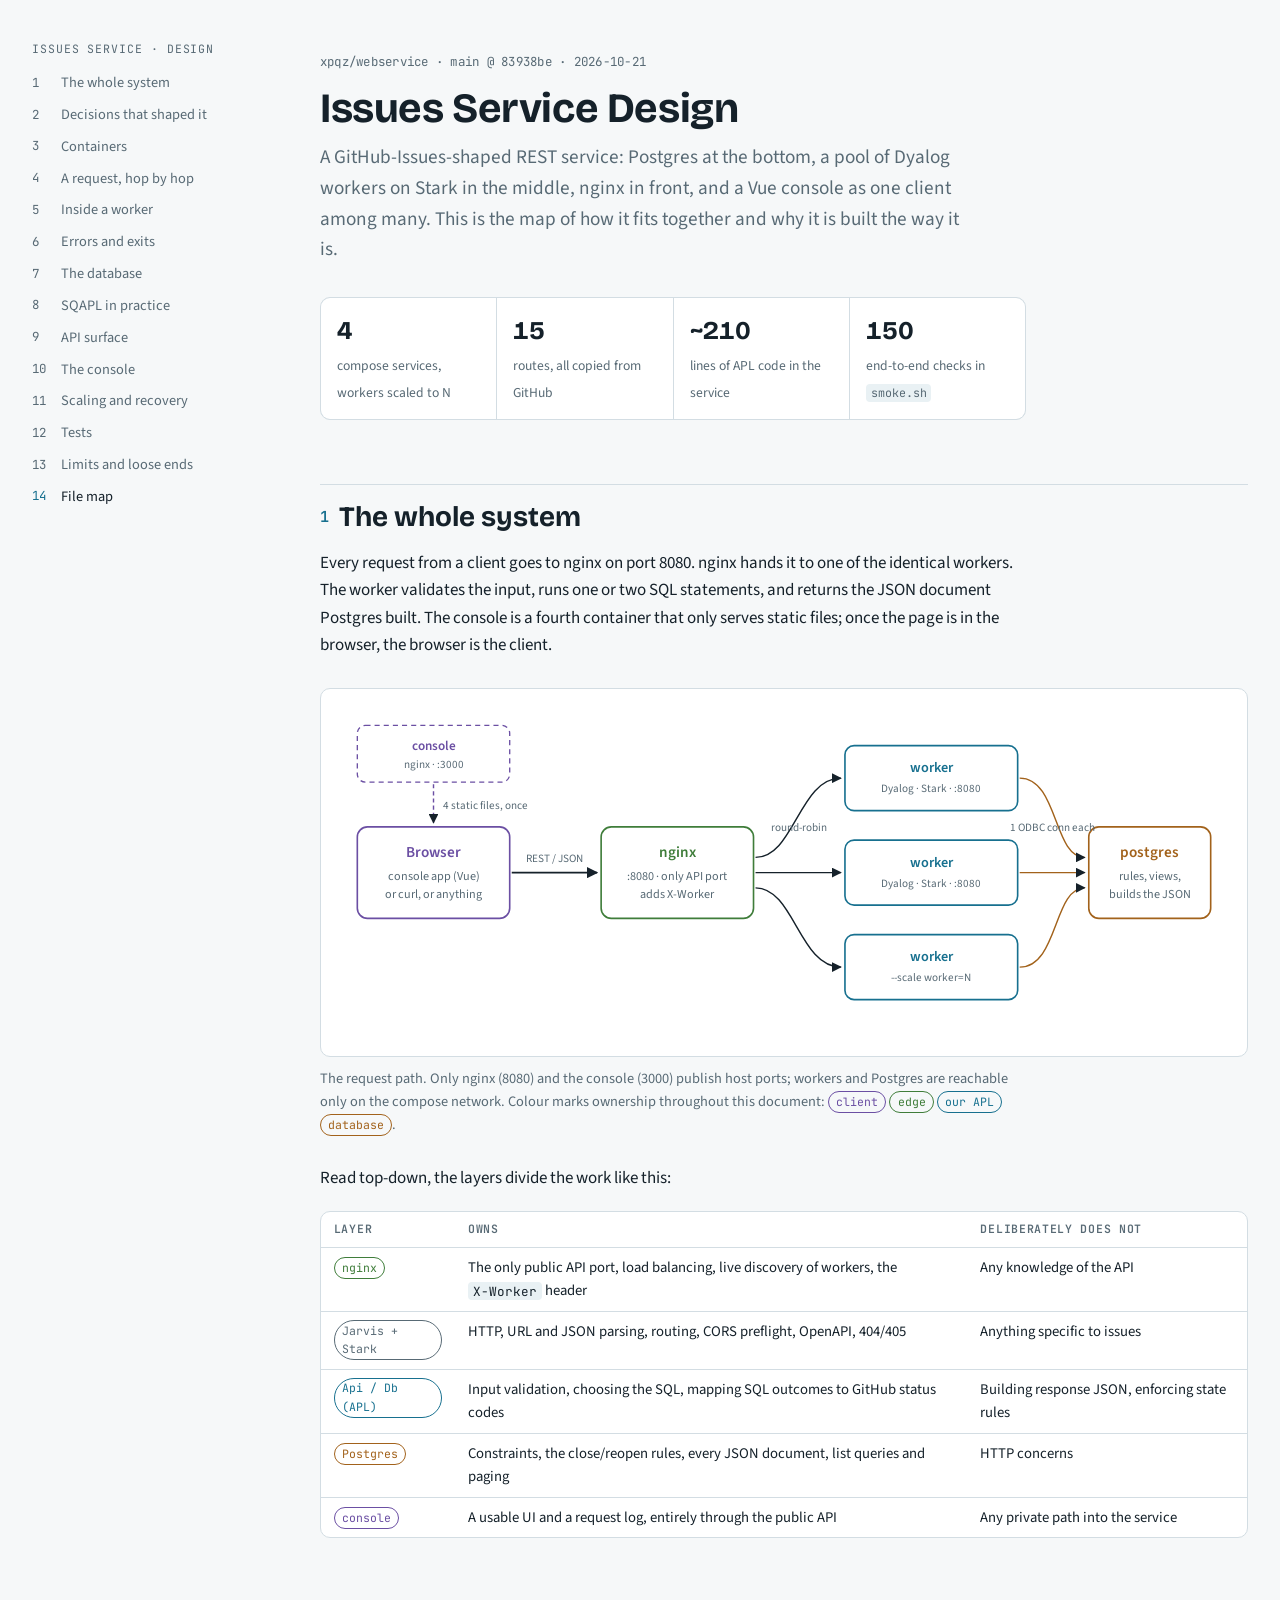
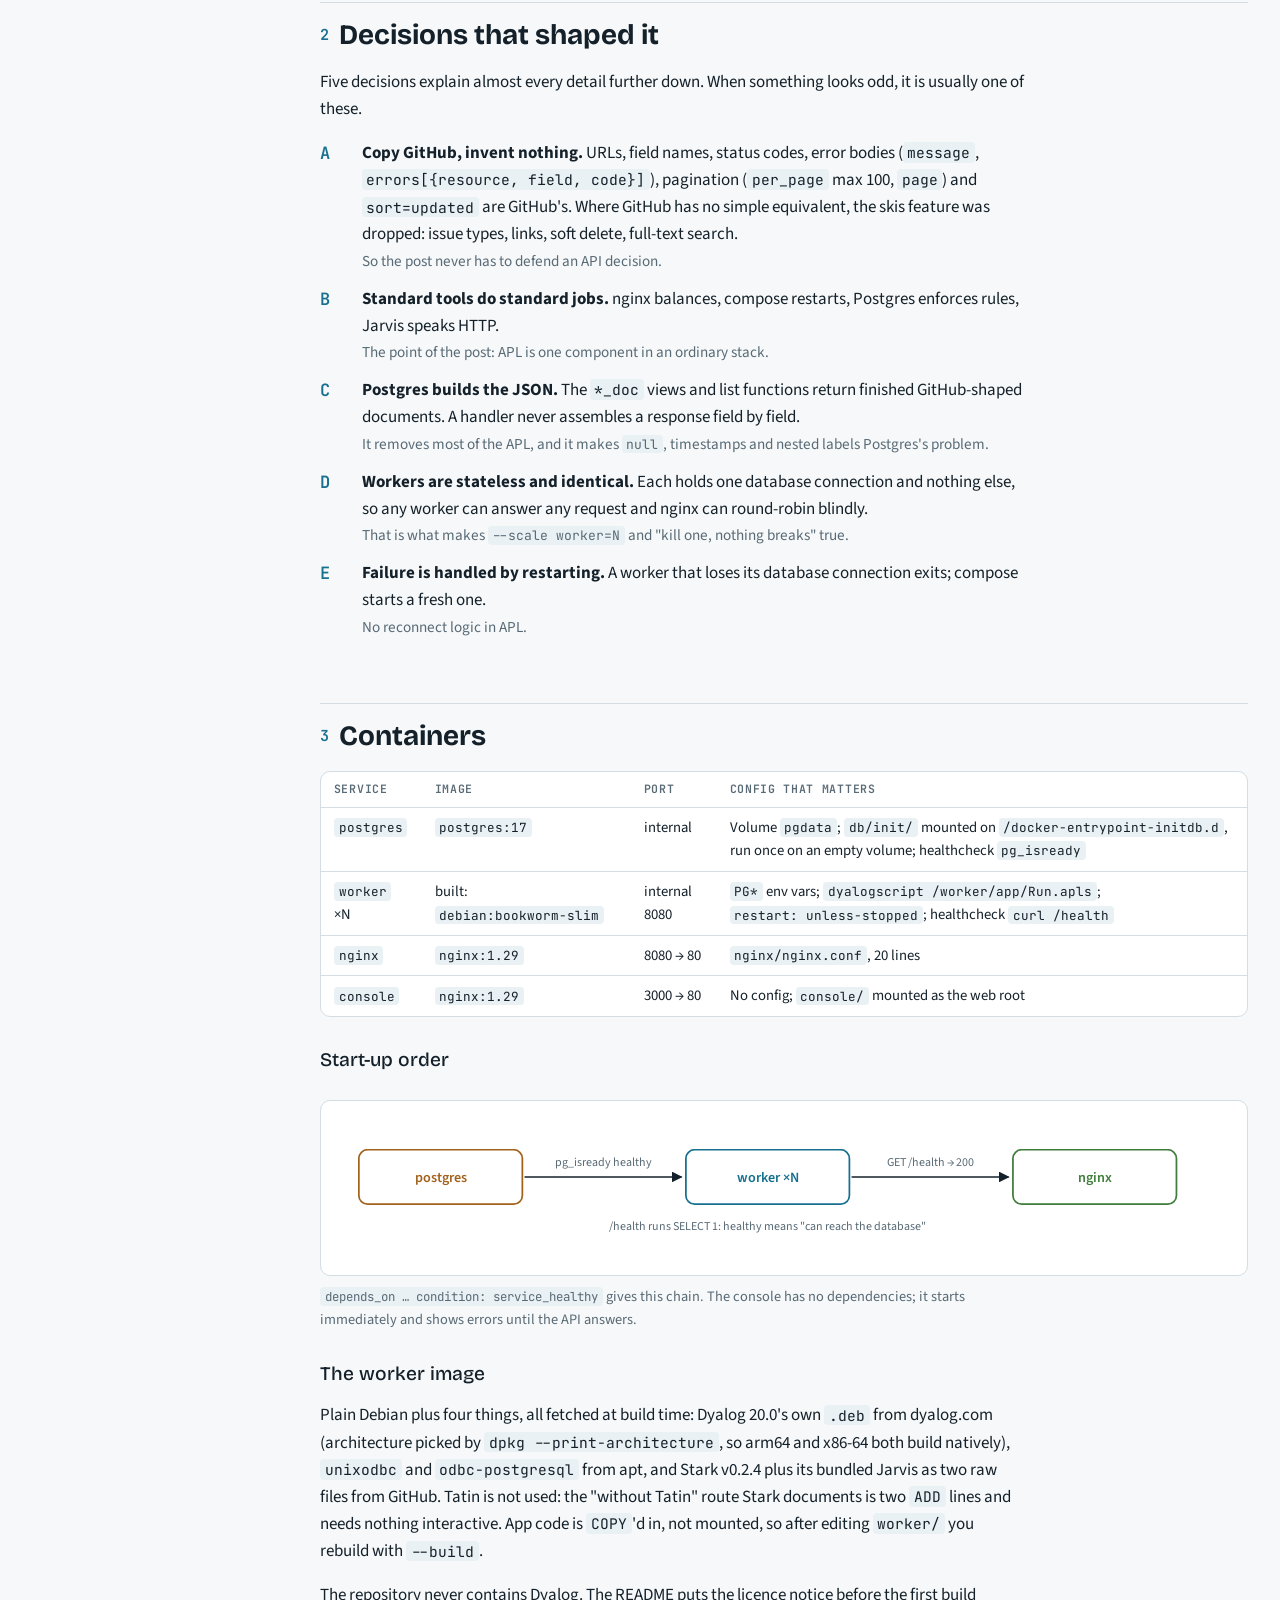
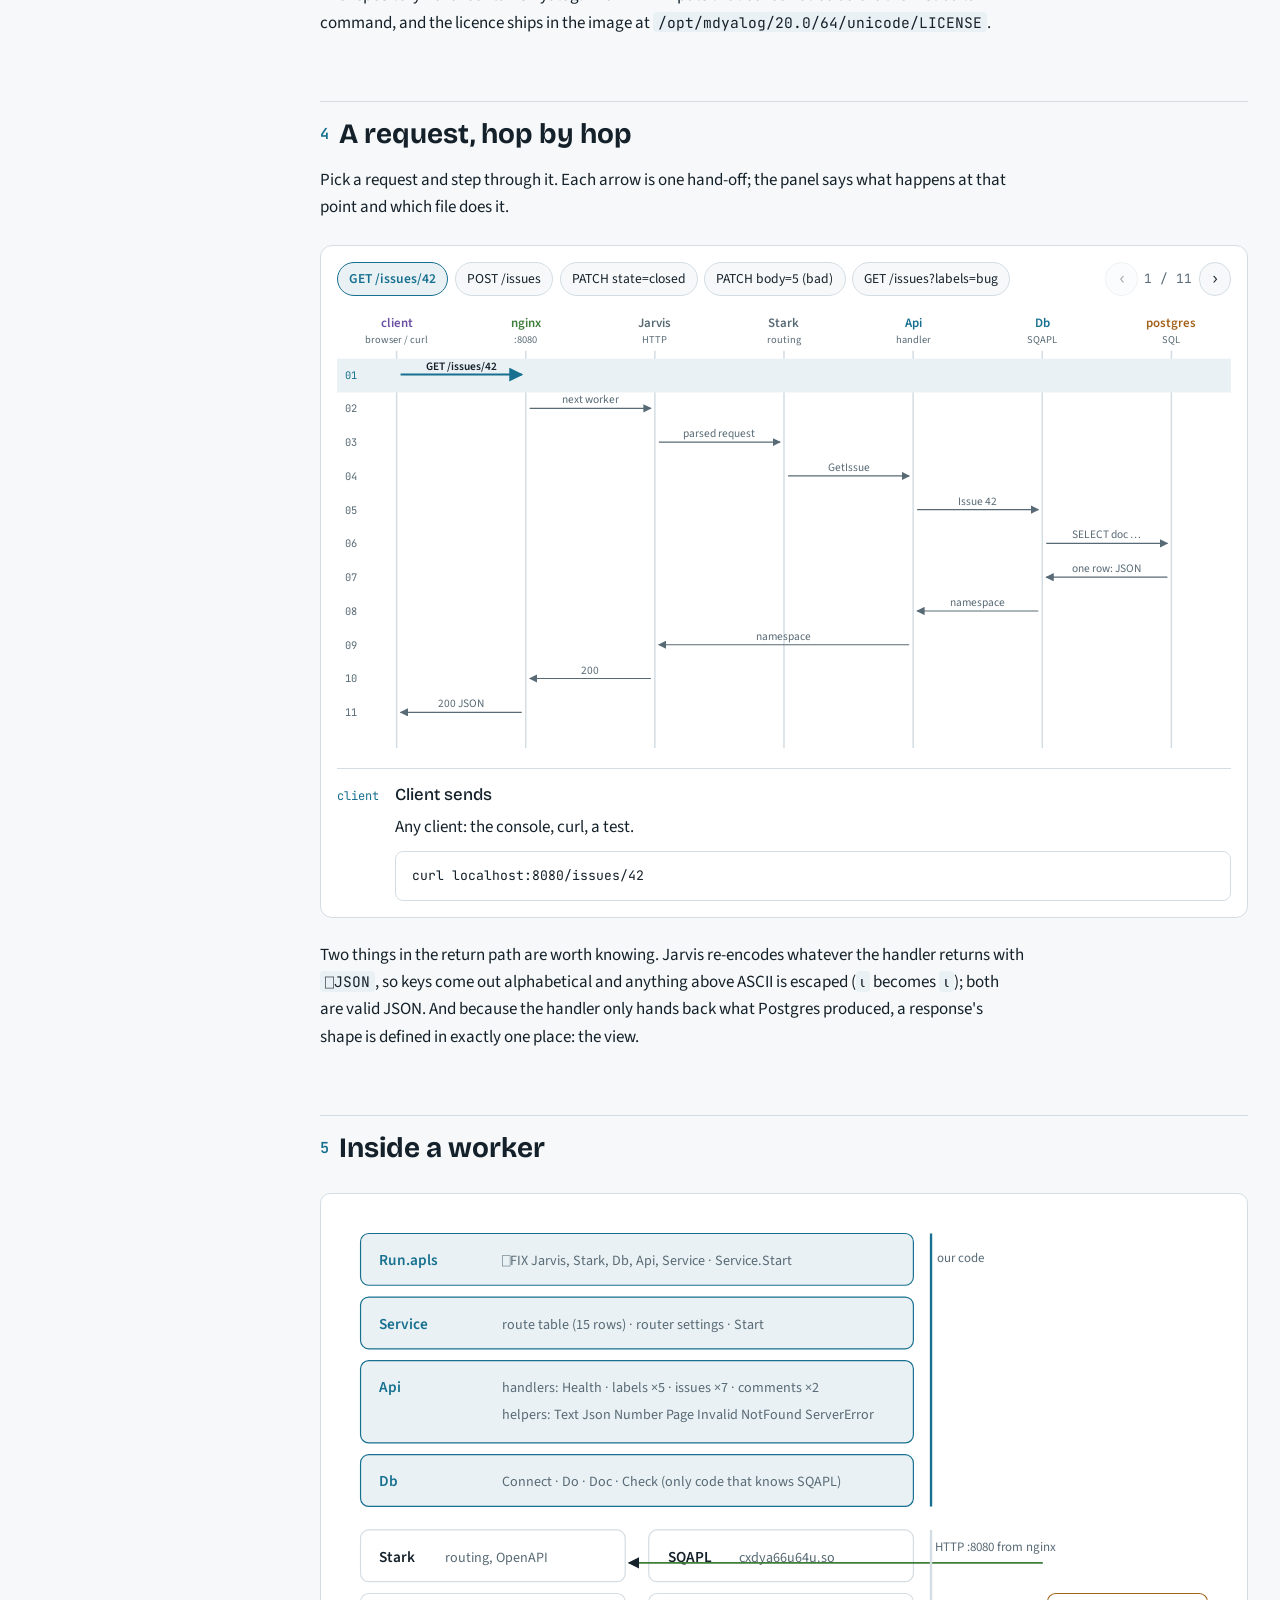
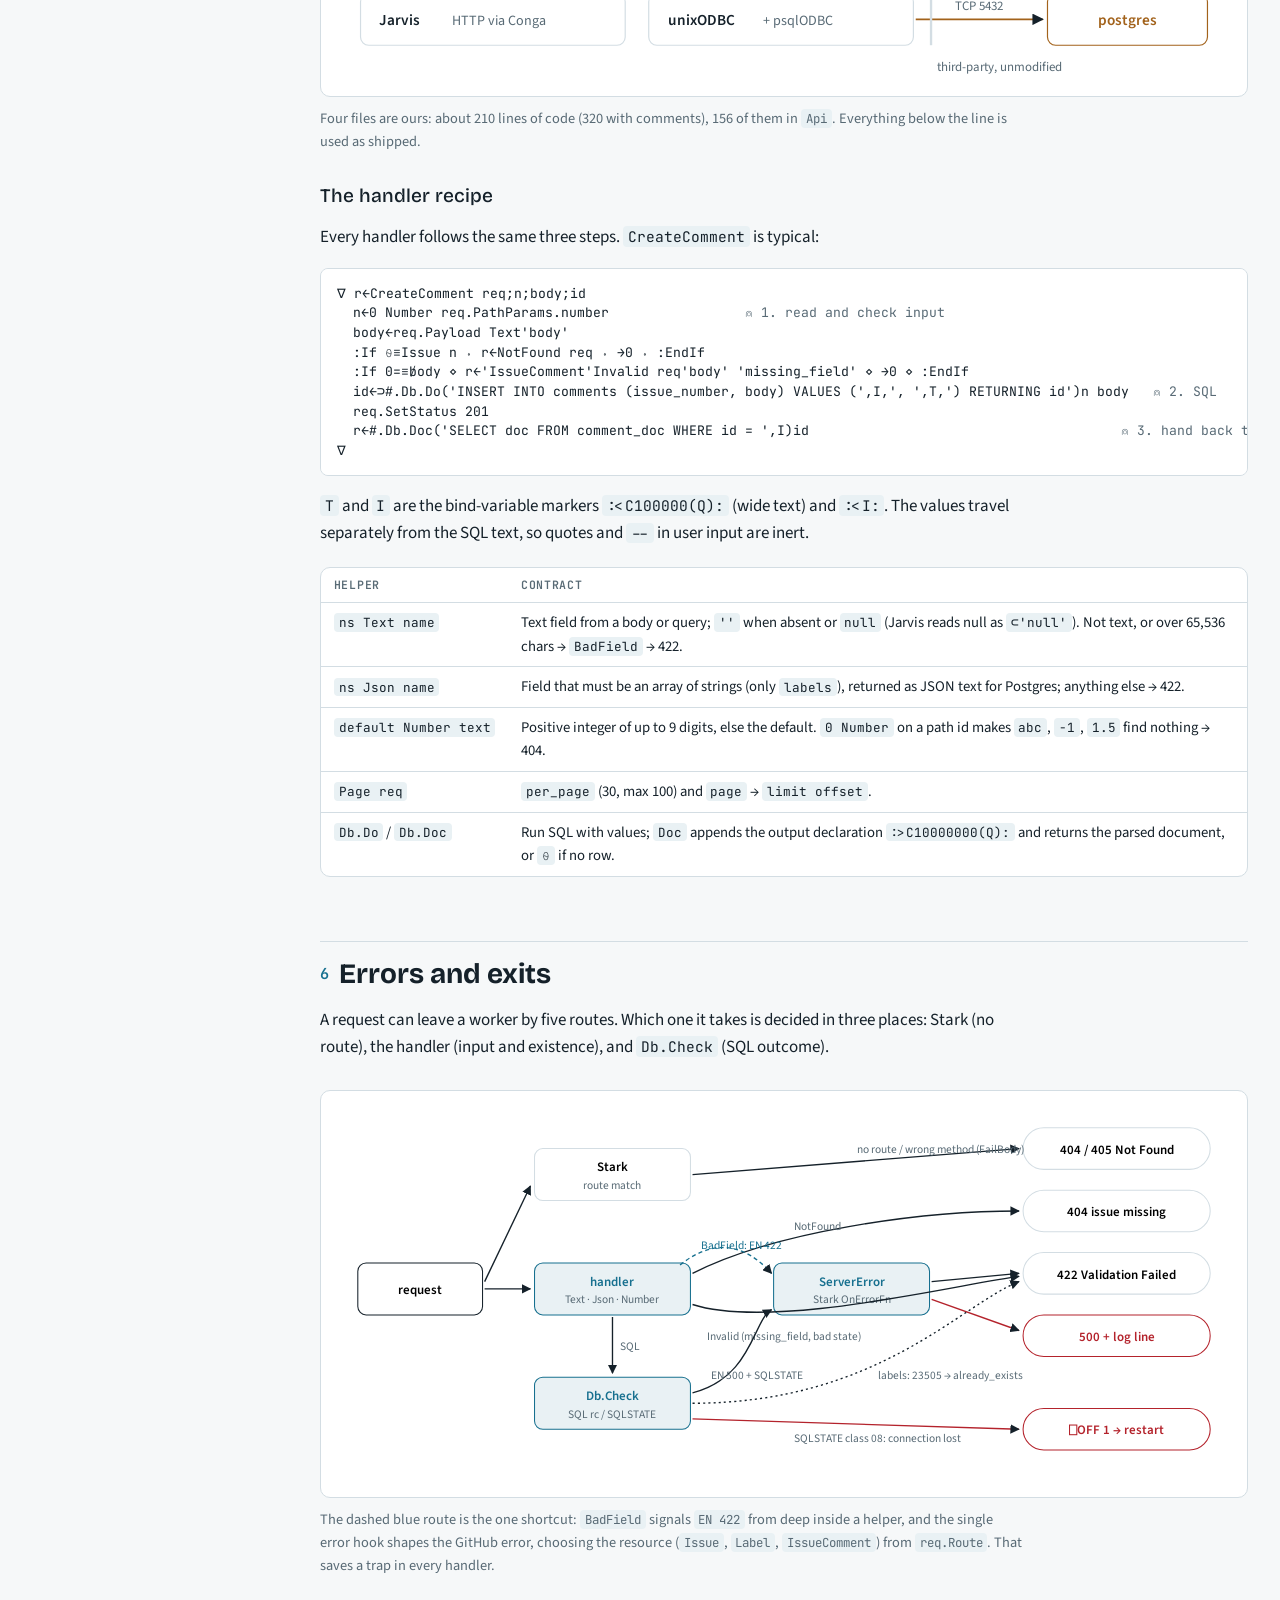
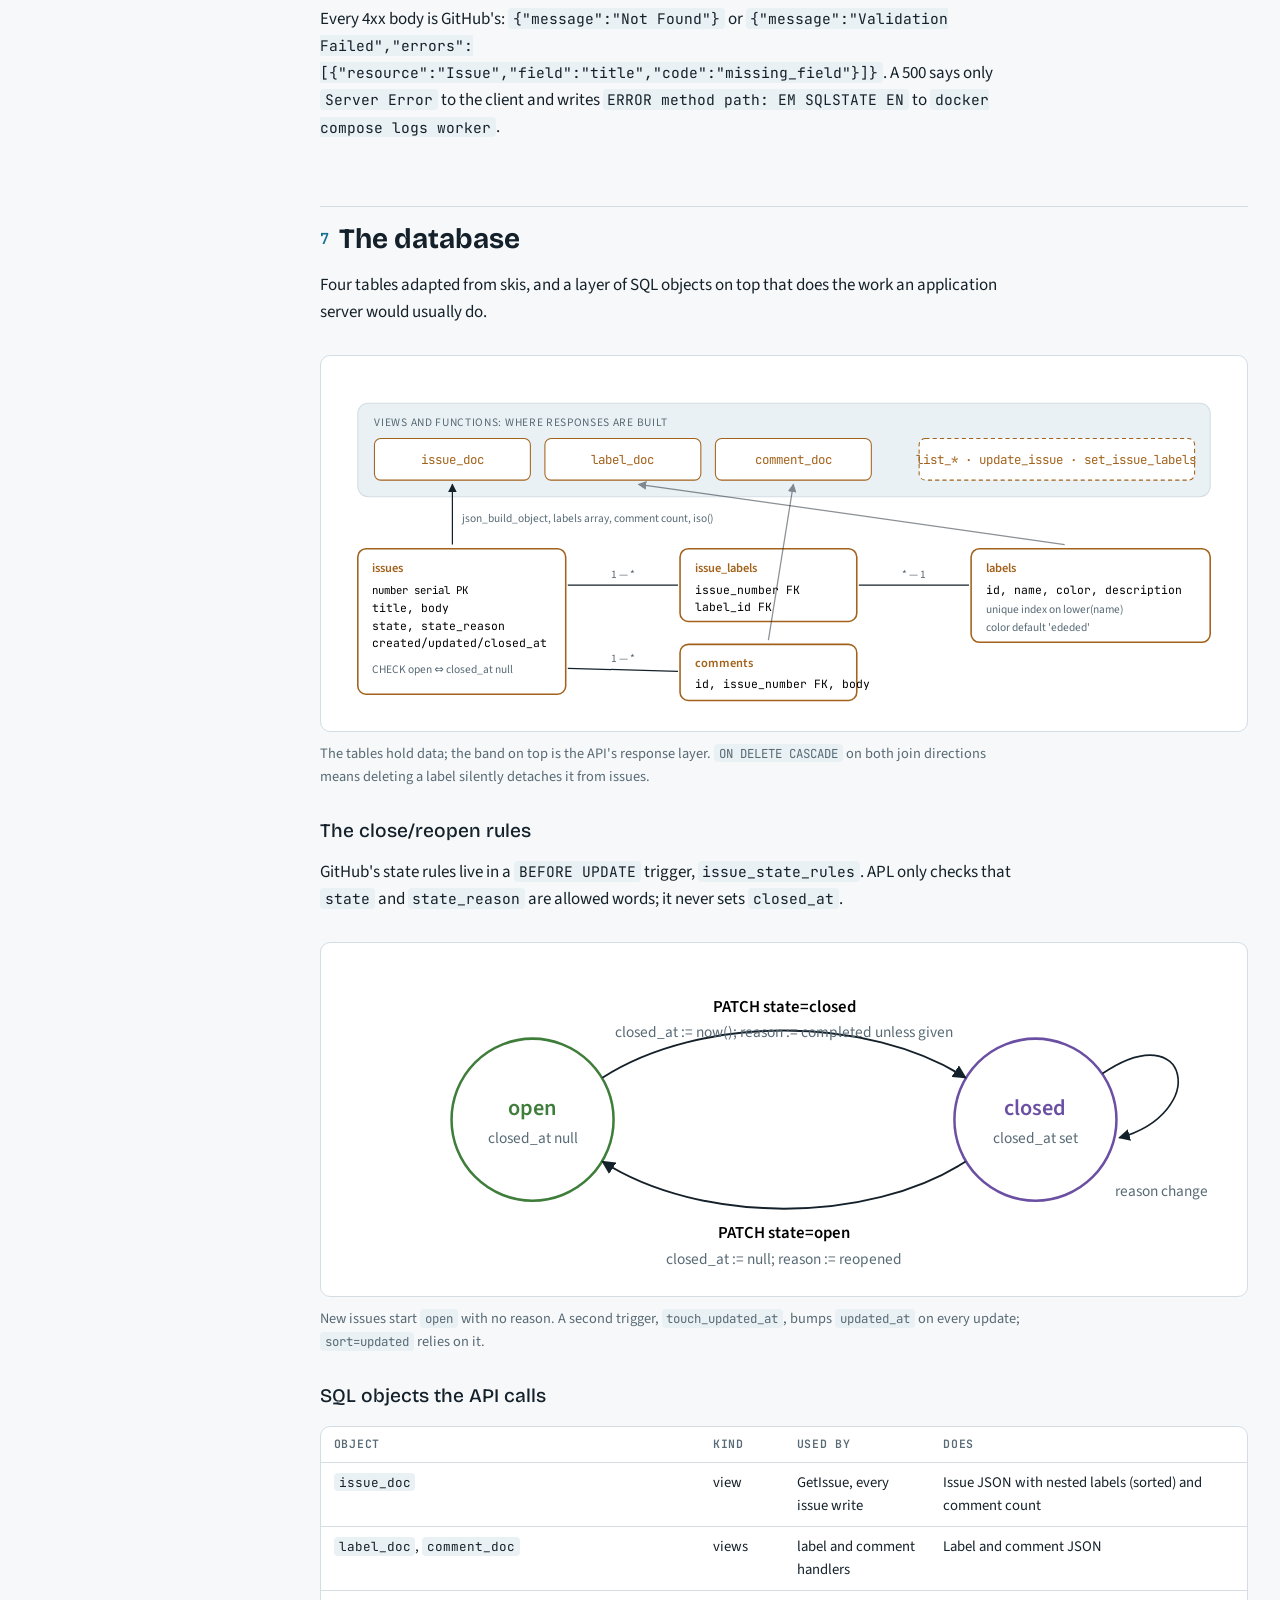
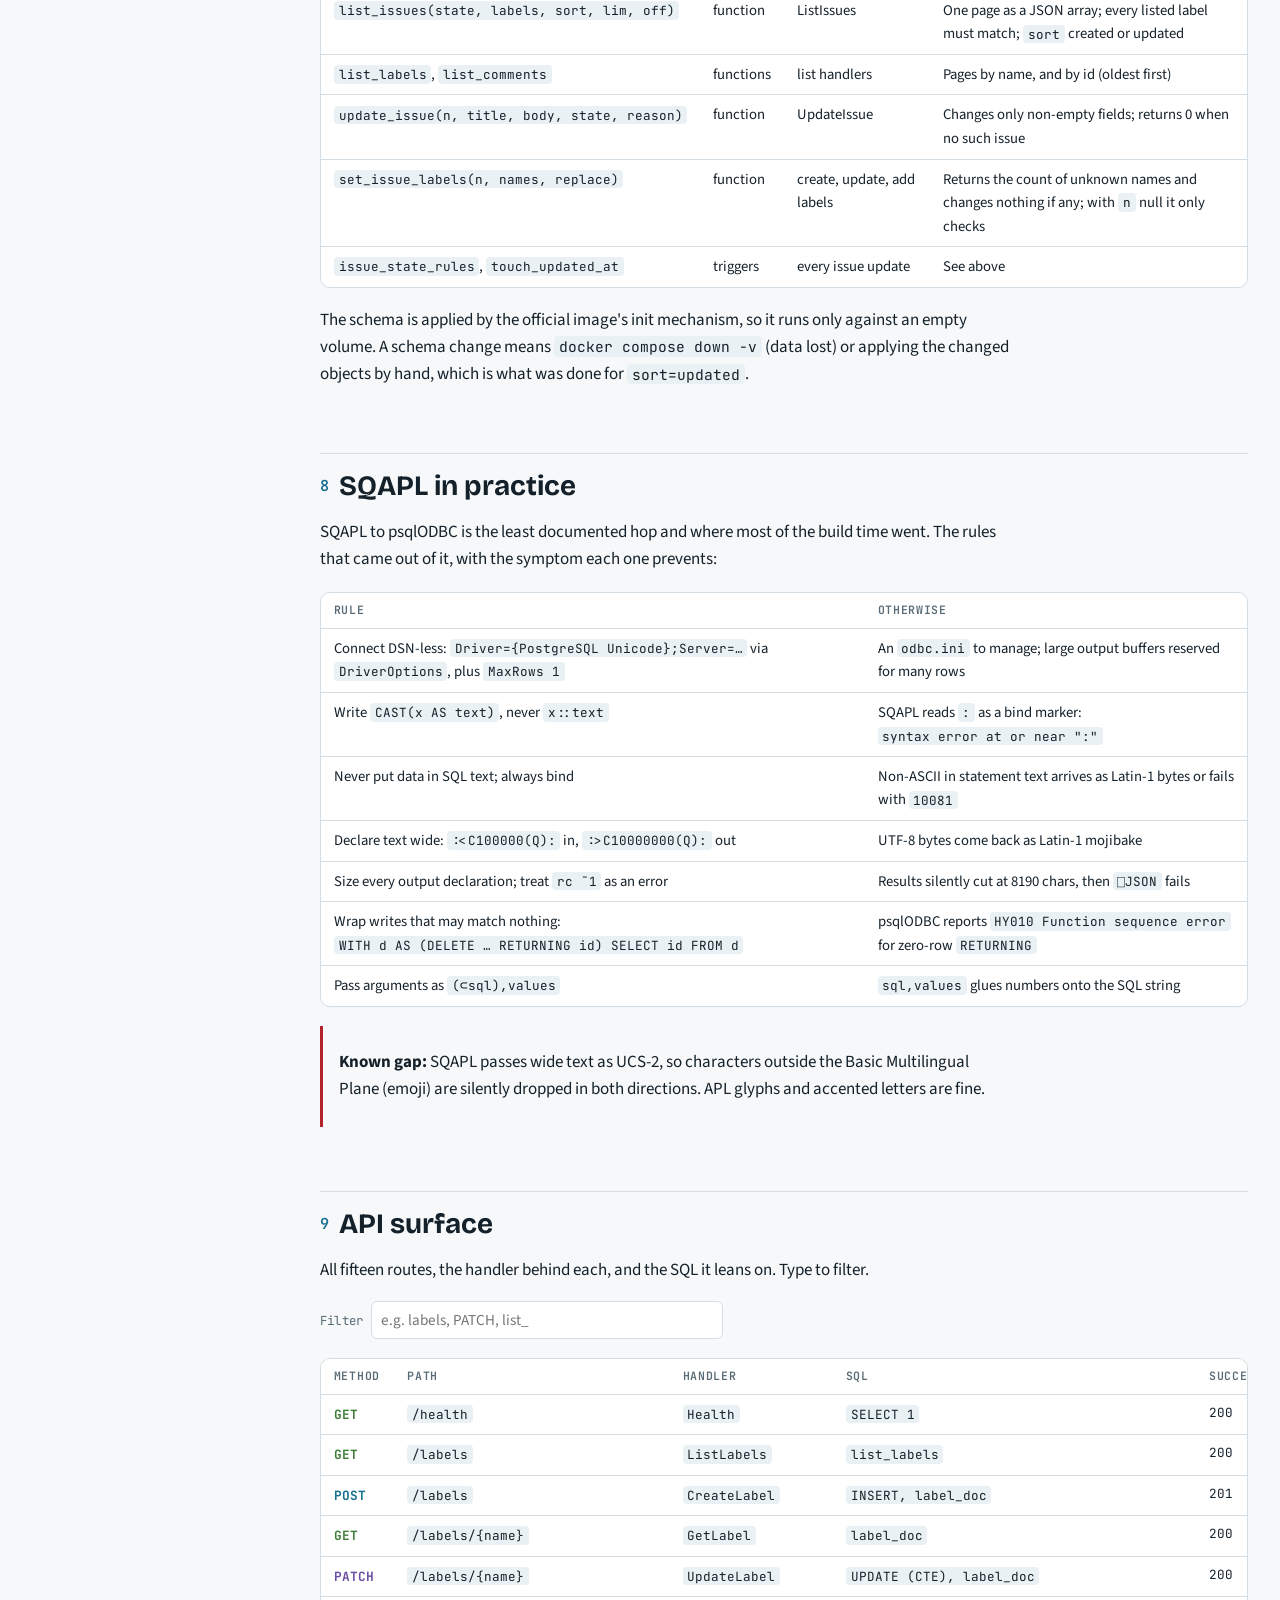
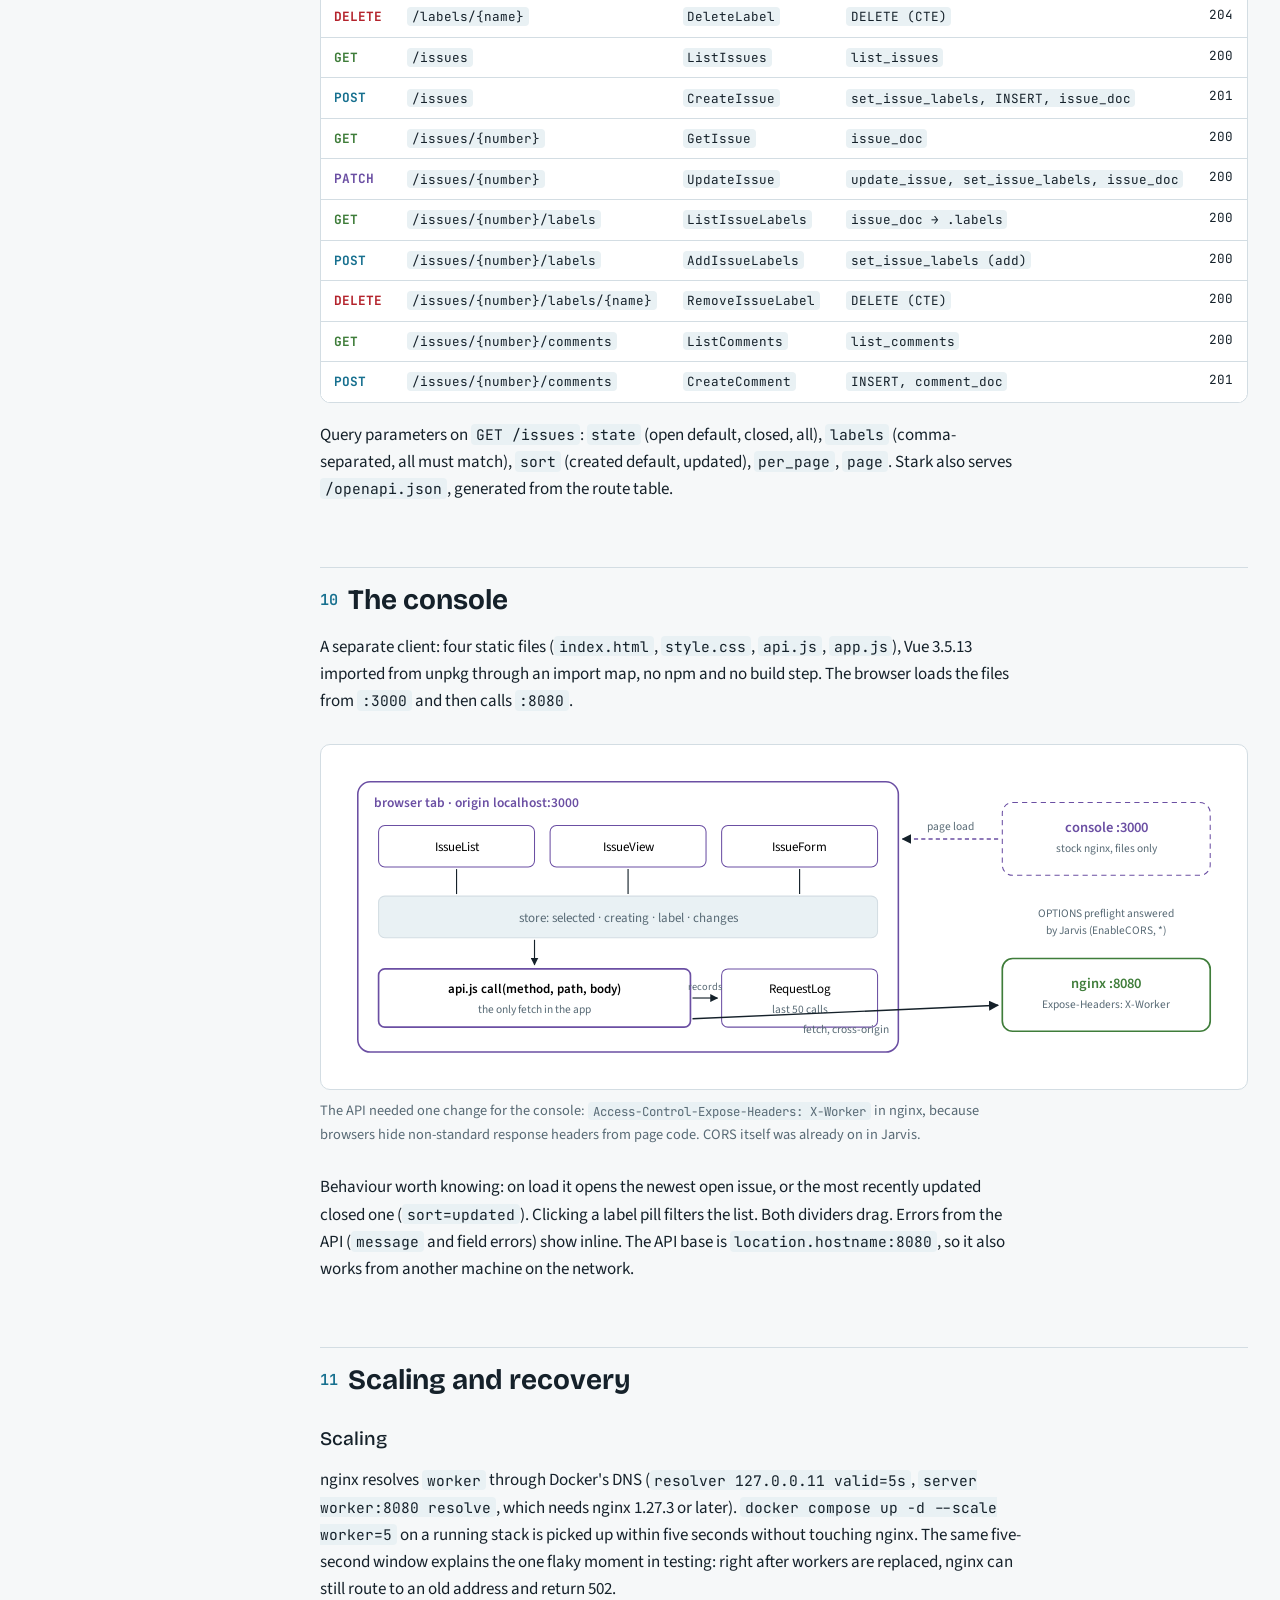
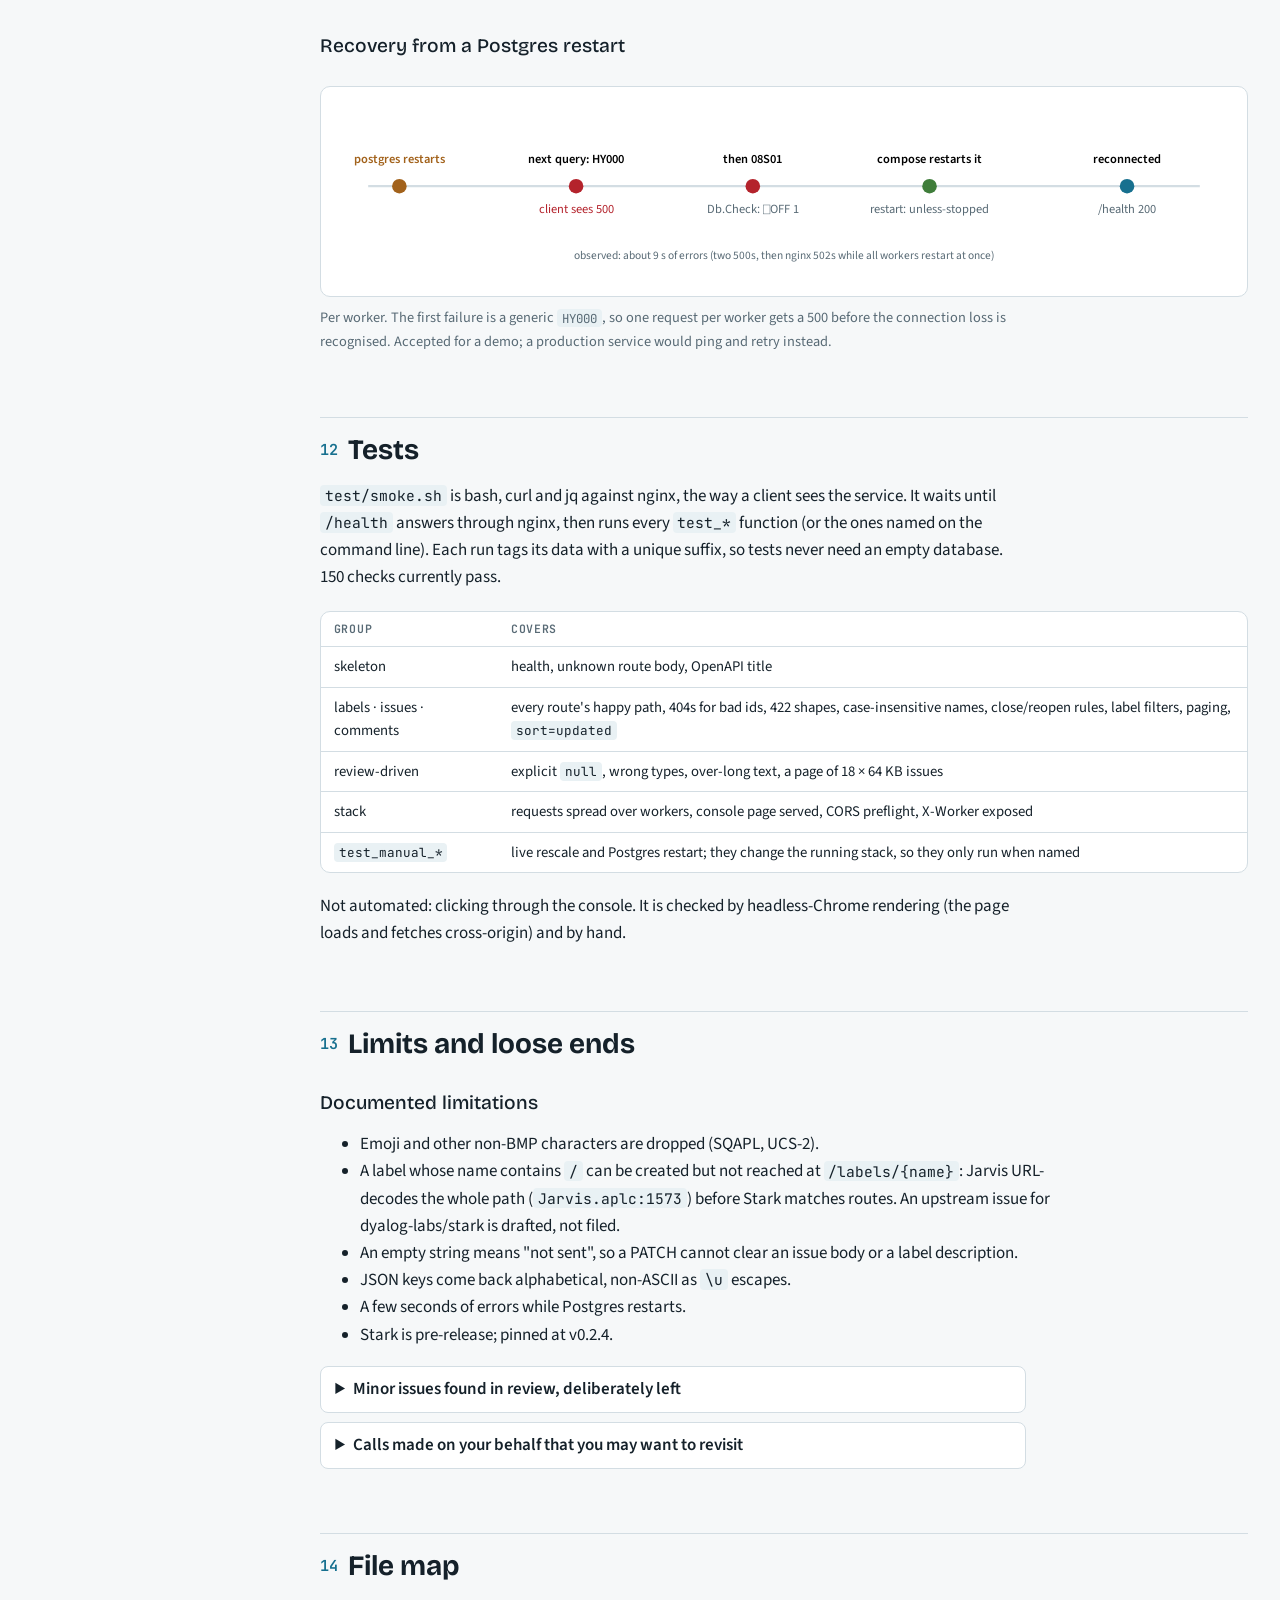
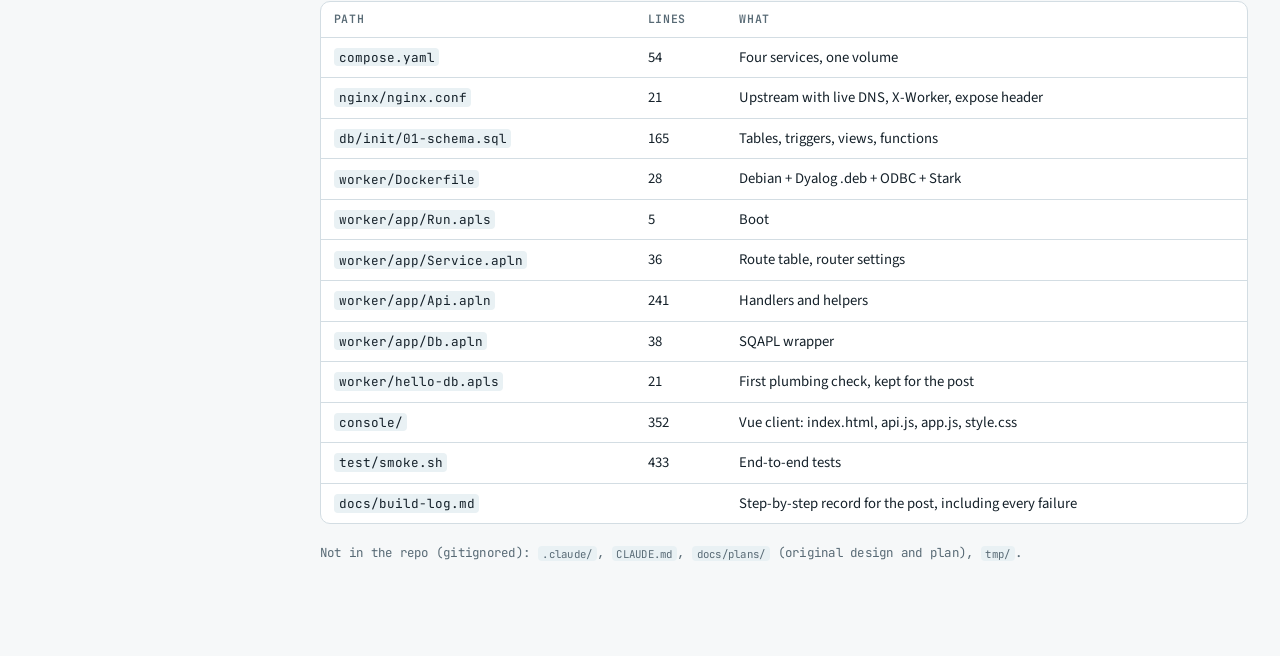
==== docs/design.html @ b975e994 "Design document" ====
<!doctype html>
<html lang="en">
<head>
<meta charset="utf-8">
<meta name="viewport" content="width=device-width, initial-scale=1, viewport-fit=cover">
<!-- Copy of https://claude.ai/artifact/RwxjGTsoWMpSHpcCwsfDFD -->
<style>body { margin: 0; }</style>
</head>
<body>
<title>Issues Service Design</title>
<meta name="claude:viewport-fit-sides" content="cover">
<link rel="preconnect" href="https://fonts.googleapis.com">
<link rel="preconnect" href="https://fonts.gstatic.com" crossorigin>
<link rel="stylesheet" href="https://fonts.googleapis.com/css2?family=Bricolage+Grotesque:opsz,wght@12..96,500;12..96,700&family=Source+Sans+3:ital,wght@0,400;0,600;1,400&family=JetBrains+Mono:wght@400;600&display=swap">
<style>
/* Layout: sticky contents rail on the left, one reading column, wide figures break out to the column's full width */
:root {
  --bg: #f6f8f9;
  --panel: #ffffff;
  --fg: #15212a;
  --muted: #586a75;
  --line: #d3dde3;
  --accent: #17708f;      /* our code, the thing under discussion */
  --edge: #3f7d3a;        /* nginx / network edge */
  --db: #a2621b;          /* Postgres */
  --client: #6b4fa3;      /* browser and console */
  --warn: #b4232c;
  --soft: #e9f1f4;
  --display: "Bricolage Grotesque", "Avenir Next", "Segoe UI", sans-serif;
  --body: "Source Sans 3", "Source Sans Pro", "Segoe UI", system-ui, sans-serif;
  --mono: "JetBrains Mono", "APL385 Unicode", "APL386 Unicode", ui-monospace, Menlo, monospace;
}
@media (prefers-color-scheme: dark) {
  :root:not([data-theme="light"]) {
    --bg: #0e1518; --panel: #141d21; --fg: #e2eaee; --muted: #93a5ae; --line: #27353c;
    --accent: #5db9da; --edge: #82c27a; --db: #e0a25a; --client: #ad94e6; --warn: #f0757b; --soft: #17262c;
    color-scheme: dark;
  }
}
:root[data-theme="dark"] {
  --bg: #0e1518; --panel: #141d21; --fg: #e2eaee; --muted: #93a5ae; --line: #27353c;
  --accent: #5db9da; --edge: #82c27a; --db: #e0a25a; --client: #ad94e6; --warn: #f0757b; --soft: #17262c;
  color-scheme: dark;
}
html { scroll-behavior: smooth; }
@media (prefers-reduced-motion: reduce) { html { scroll-behavior: auto; } * { transition: none !important; } }
body { background: var(--bg); color: var(--fg); font-family: var(--body); font-size: 17px; line-height: 1.6; }
.wrap { display: grid; grid-template-columns: 15rem minmax(0, 1fr); gap: 3rem; max-width: 76rem; margin: 0 auto;
  padding-left: max(16px, env(safe-area-inset-left, 0px)); padding-right: max(16px, env(safe-area-inset-right, 0px)); padding-block: 2.5rem 5rem; }
nav.toc { position: sticky; top: calc(env(safe-area-inset-top, 0px) + 1.5rem); align-self: start; font-size: .9rem; }
nav.toc .label { font-family: var(--mono); font-size: .72rem; letter-spacing: .08em; text-transform: uppercase; color: var(--muted); }
nav.toc ol { list-style: none; padding: 0; margin: .6rem 0 0; display: grid; gap: .15rem; counter-reset: toc; }
nav.toc li { counter-increment: toc; }
nav.toc a { display: grid; grid-template-columns: 1.8rem 1fr; color: var(--muted); text-decoration: none; padding: .2rem 0; border-radius: 4px; }
nav.toc a::before { content: counter(toc); font-family: var(--mono); font-size: .78rem; padding-top: .1rem; }
nav.toc a:hover, nav.toc a.on { color: var(--fg); }
nav.toc a.on::before { color: var(--accent); }
main { min-width: 0; }
.col { max-width: 44rem; }
h1, h2, h3 { font-family: var(--display); text-wrap: balance; line-height: 1.15; }
h1 { font-size: 2.6rem; font-weight: 700; margin: 0 0 .6rem; letter-spacing: -.01em; }
h2 { font-size: 1.75rem; font-weight: 700; margin: 4rem 0 .8rem; padding-top: 1rem; border-top: 1px solid var(--line); }
h2 .n { font-family: var(--mono); font-size: .95rem; color: var(--accent); font-weight: 600; margin-right: .6rem; vertical-align: .25rem; }
h3 { font-size: 1.2rem; font-weight: 500; margin: 2rem 0 .4rem; }
p, li { max-width: 44rem; }
a { color: var(--accent); }
code, .mono { font-family: var(--mono); font-size: .86em; }
:not(pre) > code { background: var(--soft); padding: .05rem .3rem; border-radius: 4px; overflow-wrap: anywhere; }
pre { font-family: var(--mono); font-size: .82rem; line-height: 1.5; background: var(--panel); border: 1px solid var(--line); border-radius: 8px; padding: .9rem 1rem; overflow-x: auto; }
.lede { font-size: 1.2rem; color: var(--muted); max-width: 40rem; margin: 0 0 1.5rem; }
.meta { font-family: var(--mono); font-size: .78rem; color: var(--muted); letter-spacing: .02em; }
.facts { display: grid; grid-template-columns: repeat(4, minmax(0, 1fr)); gap: 1px; background: var(--line); border: 1px solid var(--line); border-radius: 10px; overflow: hidden; margin: 2rem 0; max-width: 44rem; }
.facts div { background: var(--panel); padding: .8rem 1rem; }
.facts b { display: block; font-family: var(--display); font-size: 1.6rem; font-weight: 700; font-variant-numeric: tabular-nums; }
.facts span { font-size: .85rem; color: var(--muted); }
figure { margin: 1.8rem 0; }
figure .canvas { background: var(--panel); border: 1px solid var(--line); border-radius: 10px; padding: 1rem; overflow-x: auto; }
figure svg { display: block; width: 100%; height: auto; min-width: 34rem; color: var(--fg); font-family: var(--body); }
figure svg.narrow { min-width: 22rem; }
figcaption { font-size: .9rem; color: var(--muted); margin-top: .6rem; max-width: 44rem; }
.tbl { overflow-x: auto; margin: 1.2rem 0; border: 1px solid var(--line); border-radius: 10px; background: var(--panel); }
table { border-collapse: collapse; width: 100%; font-size: .92rem; }
th, td { text-align: left; padding: .5rem .8rem; border-bottom: 1px solid var(--line); vertical-align: top; }
th { font-family: var(--mono); font-size: .72rem; letter-spacing: .06em; text-transform: uppercase; color: var(--muted); font-weight: 600; }
tr:last-child td { border-bottom: 0; }
td code { white-space: nowrap; }
.principles { display: grid; gap: .8rem; padding: 0; list-style: none; max-width: 44rem; }
.principles li { display: grid; grid-template-columns: 2.2rem 1fr; gap: .4rem; }
.principles li > b:first-child { font-family: var(--mono); color: var(--accent); font-weight: 600; }
.why { font-size: .95rem; color: var(--muted); }
.tag { display: inline-block; font-family: var(--mono); font-size: .72rem; padding: .05rem .45rem; border-radius: 999px; border: 1px solid currentColor; }
.t-ours { color: var(--accent); } .t-theirs { color: var(--muted); } .t-db { color: var(--db); } .t-edge { color: var(--edge); } .t-client { color: var(--client); }
details { border: 1px solid var(--line); border-radius: 8px; background: var(--panel); margin: .6rem 0; max-width: 44rem; }
details > summary { cursor: pointer; padding: .55rem .9rem; font-weight: 600; list-style-position: inside; }
details > div { padding: 0 .9rem .7rem; }
details[open] > summary { border-bottom: 1px solid var(--line); margin-bottom: .5rem; }
.callout { border-left: 3px solid var(--accent); padding: .4rem 0 .4rem 1rem; max-width: 42rem; color: var(--fg); }
.callout.warn { border-color: var(--warn); }

/* request walkthrough */
.walk { background: var(--panel); border: 1px solid var(--line); border-radius: 12px; padding: 1rem; margin: 1.5rem 0; }
.walk-head { display: flex; flex-wrap: wrap; gap: .5rem; align-items: center; justify-content: space-between; }
.scen { display: flex; flex-wrap: wrap; gap: .4rem; }
.scen button, .walk-ctl button { font: inherit; font-size: .85rem; padding: .3rem .7rem; border-radius: 999px; border: 1px solid var(--line); background: var(--bg); color: var(--fg); cursor: pointer; }
.scen button[aria-pressed="true"] { border-color: var(--accent); color: var(--accent); background: var(--soft); font-weight: 600; }
.walk-ctl { display: flex; gap: .4rem; align-items: center; font-family: var(--mono); font-size: .8rem; color: var(--muted); }
.walk-ctl button:disabled { opacity: .4; cursor: default; }
button:focus-visible, a:focus-visible, summary:focus-visible { outline: 2px solid var(--accent); outline-offset: 2px; }
.walk-svg { overflow-x: auto; margin: .8rem 0; }
.walk-svg svg { min-width: 40rem; width: 100%; height: auto; display: block; color: var(--fg); font-family: var(--body); }
.walk-svg .step { cursor: pointer; }
.walk-text { display: grid; grid-template-columns: auto minmax(0, 1fr); gap: .3rem 1rem; align-items: baseline; border-top: 1px solid var(--line); padding-top: .8rem; min-height: 6.5rem; }
.walk-text .k { font-family: var(--mono); font-size: .75rem; color: var(--accent); }
.walk-text h4 { margin: 0; font-family: var(--display); font-weight: 500; font-size: 1.05rem; }
.walk-text p { margin: 0; grid-column: 2; }
.walk-text pre { grid-column: 2; margin: .3rem 0 0; }

@media (max-width: 860px) {
  .wrap { grid-template-columns: minmax(0, 1fr); gap: 0; }
  nav.toc { position: static; margin-bottom: 1.5rem; border: 1px solid var(--line); border-radius: 10px; padding: .8rem 1rem; background: var(--panel); }
  nav.toc ol { grid-template-columns: 1fr 1fr; }
  .facts { grid-template-columns: repeat(2, minmax(0, 1fr)); }
  h1 { font-size: 2rem; }
}
</style>

<div class="wrap">
<nav class="toc" aria-label="Contents">
  <div class="label">Issues service · design</div>
  <ol id="toc">
    <li><a href="#overview">The whole system</a></li>
    <li><a href="#principles">Decisions that shaped it</a></li>
    <li><a href="#containers">Containers</a></li>
    <li><a href="#request">A request, hop by hop</a></li>
    <li><a href="#worker">Inside a worker</a></li>
    <li><a href="#errors">Errors and exits</a></li>
    <li><a href="#data">The database</a></li>
    <li><a href="#sqapl">SQAPL in practice</a></li>
    <li><a href="#api">API surface</a></li>
    <li><a href="#console">The console</a></li>
    <li><a href="#ops">Scaling and recovery</a></li>
    <li><a href="#tests">Tests</a></li>
    <li><a href="#limits">Limits and loose ends</a></li>
    <li><a href="#files">File map</a></li>
  </ol>
</nav>

<main>
<p class="meta">xpqz/webservice · main @ 83938be · 2026-10-21</p>
<h1>Issues Service Design</h1>
<p class="lede">A GitHub-Issues-shaped REST service: Postgres at the bottom, a pool of Dyalog workers on Stark in the middle, nginx in front, and a Vue console as one client among many. This is the map of how it fits together and why it is built the way it is.</p>

<div class="facts" role="list">
  <div role="listitem"><b>4</b><span>compose services, workers scaled to N</span></div>
  <div role="listitem"><b>15</b><span>routes, all copied from GitHub</span></div>
  <div role="listitem"><b>~210</b><span>lines of APL code in the service</span></div>
  <div role="listitem"><b>150</b><span>end-to-end checks in <code>smoke.sh</code></span></div>
</div>

<!-- 1 -->
<section id="overview">
<h2><span class="n">1</span>The whole system</h2>
<p class="col">Every request from a client goes to nginx on port 8080. nginx hands it to one of the identical workers. The worker validates the input, runs one or two SQL statements, and returns the JSON document Postgres built. The console is a fourth container that only serves static files; once the page is in the browser, the browser is the client.</p>

<figure>
  <div class="canvas">
  <svg viewBox="0 0 880 330" role="img" aria-label="Browser calls nginx on port 8080 over REST; nginx round-robins to three workers; each worker holds one ODBC connection to Postgres. The console container serves static files to the browser once.">
    <defs>
      <marker id="a1" viewBox="0 0 10 10" refX="9" refY="5" markerWidth="7" markerHeight="7" orient="auto-start-reverse"><path d="M0,0 L10,5 L0,10 z" fill="currentColor"/></marker>
    </defs>
    <!-- browser -->
    <g style="color:var(--client)">
      <rect x="20" y="120" width="150" height="90" rx="10" fill="var(--panel)" stroke="currentColor" stroke-width="1.6"/>
      <text x="95" y="150" text-anchor="middle" font-weight="600" fill="currentColor" font-size="15">Browser</text>
      <text x="95" y="172" text-anchor="middle" fill="var(--muted)" font-size="12">console app (Vue)</text>
      <text x="95" y="190" text-anchor="middle" fill="var(--muted)" font-size="12">or curl, or anything</text>
    </g>
    <!-- console container -->
    <g style="color:var(--client)">
      <rect x="20" y="20" width="150" height="56" rx="8" fill="var(--panel)" stroke="currentColor" stroke-dasharray="5 4" stroke-width="1.3"/>
      <text x="95" y="44" text-anchor="middle" font-weight="600" fill="currentColor" font-size="13">console</text>
      <text x="95" y="62" text-anchor="middle" fill="var(--muted)" font-size="11">nginx · :3000</text>
    </g>
    <line x1="95" y1="78" x2="95" y2="116" stroke="var(--client)" stroke-dasharray="4 3" stroke-width="1.4" marker-end="url(#a1)" style="color:var(--client)"/>
    <text x="104" y="102" fill="var(--muted)" font-size="11">4 static files, once</text>
    <!-- nginx -->
    <g style="color:var(--edge)">
      <rect x="260" y="120" width="150" height="90" rx="10" fill="var(--panel)" stroke="currentColor" stroke-width="1.6"/>
      <text x="335" y="150" text-anchor="middle" font-weight="600" fill="currentColor" font-size="15">nginx</text>
      <text x="335" y="172" text-anchor="middle" fill="var(--muted)" font-size="12">:8080 · only API port</text>
      <text x="335" y="190" text-anchor="middle" fill="var(--muted)" font-size="12">adds X-Worker</text>
    </g>
    <line x1="172" y1="165" x2="256" y2="165" stroke="currentColor" stroke-width="1.6" marker-end="url(#a1)"/>
    <text x="214" y="155" text-anchor="middle" fill="var(--muted)" font-size="11">REST / JSON</text>
    <!-- workers -->
    <g style="color:var(--accent)">
      <rect x="500" y="40" width="170" height="64" rx="9" fill="var(--panel)" stroke="currentColor" stroke-width="1.6"/>
      <rect x="500" y="133" width="170" height="64" rx="9" fill="var(--panel)" stroke="currentColor" stroke-width="1.6"/>
      <rect x="500" y="226" width="170" height="64" rx="9" fill="var(--panel)" stroke="currentColor" stroke-width="1.6"/>
      <text x="585" y="66" text-anchor="middle" font-weight="600" fill="currentColor" font-size="14">worker</text>
      <text x="585" y="86" text-anchor="middle" fill="var(--muted)" font-size="11">Dyalog · Stark · :8080</text>
      <text x="585" y="159" text-anchor="middle" font-weight="600" fill="currentColor" font-size="14">worker</text>
      <text x="585" y="179" text-anchor="middle" fill="var(--muted)" font-size="11">Dyalog · Stark · :8080</text>
      <text x="585" y="252" text-anchor="middle" font-weight="600" fill="currentColor" font-size="14">worker</text>
      <text x="585" y="272" text-anchor="middle" fill="var(--muted)" font-size="11">--scale worker=N</text>
    </g>
    <path d="M412,150 C450,150 455,72 496,72" fill="none" stroke="currentColor" stroke-width="1.4" marker-end="url(#a1)"/>
    <line x1="412" y1="165" x2="496" y2="165" stroke="currentColor" stroke-width="1.4" marker-end="url(#a1)"/>
    <path d="M412,180 C450,180 455,258 496,258" fill="none" stroke="currentColor" stroke-width="1.4" marker-end="url(#a1)"/>
    <text x="455" y="124" text-anchor="middle" fill="var(--muted)" font-size="11">round-robin</text>
    <!-- postgres -->
    <g style="color:var(--db)">
      <rect x="740" y="120" width="120" height="90" rx="10" fill="var(--panel)" stroke="currentColor" stroke-width="1.6"/>
      <text x="800" y="150" text-anchor="middle" font-weight="600" fill="currentColor" font-size="15">postgres</text>
      <text x="800" y="172" text-anchor="middle" fill="var(--muted)" font-size="12">rules, views,</text>
      <text x="800" y="190" text-anchor="middle" fill="var(--muted)" font-size="12">builds the JSON</text>
    </g>
    <path d="M672,72 C710,72 705,150 736,150" fill="none" stroke="var(--db)" stroke-width="1.4" marker-end="url(#a1)" style="color:var(--db)"/>
    <line x1="672" y1="165" x2="736" y2="165" stroke="var(--db)" stroke-width="1.4" marker-end="url(#a1)" style="color:var(--db)"/>
    <path d="M672,258 C710,258 705,180 736,180" fill="none" stroke="var(--db)" stroke-width="1.4" marker-end="url(#a1)" style="color:var(--db)"/>
    <text x="704" y="124" text-anchor="middle" fill="var(--muted)" font-size="11">1 ODBC conn each</text>
  </svg>
  </div>
  <figcaption>The request path. Only nginx (8080) and the console (3000) publish host ports; workers and Postgres are reachable only on the compose network. Colour marks ownership throughout this document: <span class="tag t-client">client</span> <span class="tag t-edge">edge</span> <span class="tag t-ours">our APL</span> <span class="tag t-db">database</span>.</figcaption>
</figure>

<p class="col">Read top-down, the layers divide the work like this:</p>
<div class="tbl"><table>
  <thead><tr><th>Layer</th><th>Owns</th><th>Deliberately does not</th></tr></thead>
  <tbody>
    <tr><td><span class="tag t-edge">nginx</span></td><td>The only public API port, load balancing, live discovery of workers, the <code>X-Worker</code> header</td><td>Any knowledge of the API</td></tr>
    <tr><td><span class="tag t-theirs">Jarvis + Stark</span></td><td>HTTP, URL and JSON parsing, routing, CORS preflight, OpenAPI, 404/405</td><td>Anything specific to issues</td></tr>
    <tr><td><span class="tag t-ours">Api / Db (APL)</span></td><td>Input validation, choosing the SQL, mapping SQL outcomes to GitHub status codes</td><td>Building response JSON, enforcing state rules</td></tr>
    <tr><td><span class="tag t-db">Postgres</span></td><td>Constraints, the close/reopen rules, every JSON document, list queries and paging</td><td>HTTP concerns</td></tr>
    <tr><td><span class="tag t-client">console</span></td><td>A usable UI and a request log, entirely through the public API</td><td>Any private path into the service</td></tr>
  </tbody>
</table></div>
</section>

<!-- 2 -->
<section id="principles">
<h2><span class="n">2</span>Decisions that shaped it</h2>
<p class="col">Five decisions explain almost every detail further down. When something looks odd, it is usually one of these.</p>
<ol class="principles">
  <li><b>A</b><div><b>Copy GitHub, invent nothing.</b> URLs, field names, status codes, error bodies (<code>message</code>, <code>errors[{resource, field, code}]</code>), pagination (<code>per_page</code> max 100, <code>page</code>) and <code>sort=updated</code> are GitHub's. Where GitHub has no simple equivalent, the skis feature was dropped: issue types, links, soft delete, full-text search. <div class="why">So the post never has to defend an API decision.</div></div></li>
  <li><b>B</b><div><b>Standard tools do standard jobs.</b> nginx balances, compose restarts, Postgres enforces rules, Jarvis speaks HTTP. <div class="why">The point of the post: APL is one component in an ordinary stack.</div></div></li>
  <li><b>C</b><div><b>Postgres builds the JSON.</b> The <code>*_doc</code> views and list functions return finished GitHub-shaped documents. A handler never assembles a response field by field. <div class="why">It removes most of the APL, and it makes <code>null</code>, timestamps and nested labels Postgres's problem.</div></div></li>
  <li><b>D</b><div><b>Workers are stateless and identical.</b> Each holds one database connection and nothing else, so any worker can answer any request and nginx can round-robin blindly. <div class="why">That is what makes <code>--scale worker=N</code> and "kill one, nothing breaks" true.</div></div></li>
  <li><b>E</b><div><b>Failure is handled by restarting.</b> A worker that loses its database connection exits; compose starts a fresh one. <div class="why">No reconnect logic in APL.</div></div></li>
</ol>
</section>

<!-- 3 -->
<section id="containers">
<h2><span class="n">3</span>Containers</h2>
<div class="tbl"><table>
  <thead><tr><th>Service</th><th>Image</th><th>Port</th><th>Config that matters</th></tr></thead>
  <tbody>
    <tr><td><code>postgres</code></td><td><code>postgres:17</code></td><td>internal</td><td>Volume <code>pgdata</code>; <code>db/init/</code> mounted on <code>/docker-entrypoint-initdb.d</code>, run once on an empty volume; healthcheck <code>pg_isready</code></td></tr>
    <tr><td><code>worker</code> ×N</td><td>built: <code>debian:bookworm-slim</code></td><td>internal 8080</td><td><code>PG*</code> env vars; <code>dyalogscript /worker/app/Run.apls</code>; <code>restart: unless-stopped</code>; healthcheck <code>curl /health</code></td></tr>
    <tr><td><code>nginx</code></td><td><code>nginx:1.29</code></td><td>8080 → 80</td><td><code>nginx/nginx.conf</code>, 20 lines</td></tr>
    <tr><td><code>console</code></td><td><code>nginx:1.29</code></td><td>3000 → 80</td><td>No config; <code>console/</code> mounted as the web root</td></tr>
  </tbody>
</table></div>

<h3>Start-up order</h3>
<figure>
  <div class="canvas">
  <svg viewBox="0 0 820 130" role="img" aria-label="Compose starts postgres; when pg_isready passes, workers start; when a worker's /health passes, nginx starts. The console has no dependencies.">
    <defs><marker id="a2" viewBox="0 0 10 10" refX="9" refY="5" markerWidth="7" markerHeight="7" orient="auto"><path d="M0,0 L10,5 L0,10 z" fill="currentColor"/></marker></defs>
    <g font-size="13">
      <rect x="20" y="30" width="150" height="50" rx="8" fill="var(--panel)" stroke="var(--db)" stroke-width="1.6"/>
      <text x="95" y="60" text-anchor="middle" fill="var(--db)" font-weight="600">postgres</text>
      <rect x="320" y="30" width="150" height="50" rx="8" fill="var(--panel)" stroke="var(--accent)" stroke-width="1.6"/>
      <text x="395" y="60" text-anchor="middle" fill="var(--accent)" font-weight="600">worker ×N</text>
      <rect x="620" y="30" width="150" height="50" rx="8" fill="var(--panel)" stroke="var(--edge)" stroke-width="1.6"/>
      <text x="695" y="60" text-anchor="middle" fill="var(--edge)" font-weight="600">nginx</text>
    </g>
    <line x1="172" y1="55" x2="316" y2="55" stroke="currentColor" stroke-width="1.4" marker-end="url(#a2)"/>
    <text x="244" y="45" text-anchor="middle" font-size="11" fill="var(--muted)">pg_isready healthy</text>
    <line x1="472" y1="55" x2="616" y2="55" stroke="currentColor" stroke-width="1.4" marker-end="url(#a2)"/>
    <text x="544" y="45" text-anchor="middle" font-size="11" fill="var(--muted)">GET /health → 200</text>
    <text x="395" y="104" text-anchor="middle" font-size="11" fill="var(--muted)">/health runs SELECT 1: healthy means "can reach the database"</text>
  </svg>
  </div>
  <figcaption><code>depends_on … condition: service_healthy</code> gives this chain. The console has no dependencies; it starts immediately and shows errors until the API answers.</figcaption>
</figure>

<h3>The worker image</h3>
<p class="col">Plain Debian plus four things, all fetched at build time: Dyalog 20.0's own <code>.deb</code> from dyalog.com (architecture picked by <code>dpkg --print-architecture</code>, so arm64 and x86-64 both build natively), <code>unixodbc</code> and <code>odbc-postgresql</code> from apt, and Stark v0.2.4 plus its bundled Jarvis as two raw files from GitHub. Tatin is not used: the "without Tatin" route Stark documents is two <code>ADD</code> lines and needs nothing interactive. App code is <code>COPY</code>'d in, not mounted, so after editing <code>worker/</code> you rebuild with <code>--build</code>.</p>
<p class="col">The repository never contains Dyalog. The README puts the licence notice before the first build command, and the licence ships in the image at <code>/opt/mdyalog/20.0/64/unicode/LICENSE</code>.</p>
</section>

<!-- 4 -->
<section id="request">
<h2><span class="n">4</span>A request, hop by hop</h2>
<p class="col">Pick a request and step through it. Each arrow is one hand-off; the panel says what happens at that point and which file does it.</p>

<div class="walk" id="walk">
  <div class="walk-head">
    <div class="scen" role="group" aria-label="Scenario" id="scen"></div>
    <div class="walk-ctl">
      <button type="button" id="prev" aria-label="Previous step">‹</button>
      <span id="pos">1 / 1</span>
      <button type="button" id="next" aria-label="Next step">›</button>
    </div>
  </div>
  <div class="walk-svg"><svg id="walksvg" viewBox="0 0 900 100" role="img" aria-label="Sequence diagram of the selected request"></svg></div>
  <div class="walk-text" aria-live="polite">
    <span class="k" id="wk"></span><h4 id="wh"></h4>
    <p id="wp"></p>
    <pre id="wc" hidden></pre>
  </div>
</div>
<p class="col">Two things in the return path are worth knowing. Jarvis re-encodes whatever the handler returns with <code>⎕JSON</code>, so keys come out alphabetical and anything above ASCII is escaped (<code>⍳</code> becomes <code>⍳</code>); both are valid JSON. And because the handler only hands back what Postgres produced, a response's shape is defined in exactly one place: the view.</p>
</section>

<!-- 5 -->
<section id="worker">
<h2><span class="n">5</span>Inside a worker</h2>
<figure>
  <div class="canvas">
  <svg viewBox="0 0 760 400" role="img" aria-label="Layer stack inside a worker. Our code: Run.apls boots; Service holds the route table; Api holds handlers and helpers; Db wraps SQAPL. Below them, third-party: Stark, Jarvis, Conga, then SQAPL, unixODBC and psqlODBC to Postgres.">
    <g font-size="13">
      <!-- ours -->
      <rect x="20" y="20" width="470" height="44" rx="7" fill="var(--soft)" stroke="var(--accent)"/>
      <text x="36" y="47" fill="var(--accent)" font-weight="600">Run.apls</text><text x="140" y="47" fill="var(--muted)" font-size="12">⎕FIX Jarvis, Stark, Db, Api, Service · Service.Start</text>
      <rect x="20" y="74" width="470" height="44" rx="7" fill="var(--soft)" stroke="var(--accent)"/>
      <text x="36" y="101" fill="var(--accent)" font-weight="600">Service</text><text x="140" y="101" fill="var(--muted)" font-size="12">route table (15 rows) · router settings · Start</text>
      <rect x="20" y="128" width="470" height="70" rx="7" fill="var(--soft)" stroke="var(--accent)"/>
      <text x="36" y="155" fill="var(--accent)" font-weight="600">Api</text><text x="140" y="155" fill="var(--muted)" font-size="12">handlers: Health · labels ×5 · issues ×7 · comments ×2</text>
      <text x="140" y="178" fill="var(--muted)" font-size="12">helpers: Text Json Number Page Invalid NotFound ServerError</text>
      <rect x="20" y="208" width="470" height="44" rx="7" fill="var(--soft)" stroke="var(--accent)"/>
      <text x="36" y="235" fill="var(--accent)" font-weight="600">Db</text><text x="140" y="235" fill="var(--muted)" font-size="12">Connect · Do · Doc · Check  (only code that knows SQAPL)</text>
      <!-- theirs -->
      <rect x="20" y="272" width="225" height="44" rx="7" fill="var(--panel)" stroke="var(--line)"/>
      <text x="36" y="299" fill="currentColor" font-weight="600">Stark</text><text x="92" y="299" fill="var(--muted)" font-size="12">routing, OpenAPI</text>
      <rect x="20" y="326" width="225" height="44" rx="7" fill="var(--panel)" stroke="var(--line)"/>
      <text x="36" y="353" fill="currentColor" font-weight="600">Jarvis</text><text x="98" y="353" fill="var(--muted)" font-size="12">HTTP via Conga</text>
      <rect x="265" y="272" width="225" height="44" rx="7" fill="var(--panel)" stroke="var(--line)"/>
      <text x="281" y="299" fill="currentColor" font-weight="600">SQAPL</text><text x="342" y="299" fill="var(--muted)" font-size="12">cxdya66u64u.so</text>
      <rect x="265" y="326" width="225" height="44" rx="7" fill="var(--panel)" stroke="var(--line)"/>
      <text x="281" y="353" fill="currentColor" font-weight="600">unixODBC</text><text x="362" y="353" fill="var(--muted)" font-size="12">+ psqlODBC</text>
    </g>
    <!-- arrows to externals -->
    <defs><marker id="a3" viewBox="0 0 10 10" refX="9" refY="5" markerWidth="7" markerHeight="7" orient="auto"><path d="M0,0 L10,5 L0,10 z" fill="currentColor"/></marker></defs>
    <line x1="492" y1="348" x2="600" y2="348" stroke="var(--db)" stroke-width="1.4" marker-end="url(#a3)" style="color:var(--db)"/>
    <text x="546" y="340" text-anchor="middle" font-size="11" fill="var(--muted)">TCP 5432</text>
    <rect x="604" y="326" width="136" height="44" rx="7" fill="var(--panel)" stroke="var(--db)"/>
    <text x="672" y="353" text-anchor="middle" fill="var(--db)" font-weight="600" font-size="13">postgres</text>
    <line x1="600" y1="300" x2="248" y2="300" stroke="var(--edge)" stroke-width="1.4" marker-end="url(#a3)" style="color:var(--edge)"/>
    <text x="560" y="290" text-anchor="middle" font-size="11" fill="var(--muted)">HTTP :8080 from nginx</text>
    <text x="510" y="44" font-size="11" fill="var(--muted)">our code</text>
    <line x1="505" y1="20" x2="505" y2="252" stroke="var(--accent)" stroke-width="2"/>
    <text x="510" y="300" font-size="11" fill="var(--muted)"></text>
    <line x1="505" y1="272" x2="505" y2="370" stroke="var(--line)" stroke-width="2"/>
    <text x="510" y="392" font-size="11" fill="var(--muted)">third-party, unmodified</text>
  </svg>
  </div>
  <figcaption>Four files are ours: about 210 lines of code (320 with comments), 156 of them in <code>Api</code>. Everything below the line is used as shipped.</figcaption>
</figure>

<h3>The handler recipe</h3>
<p class="col">Every handler follows the same three steps. <code>CreateComment</code> is typical:</p>
<pre>∇ r←CreateComment req;n;body;id
  n←0 Number req.PathParams.number                 <span style="color:var(--muted)">⍝ 1. read and check input</span>
  body←req.Payload Text'body'
  :If ⍬≡Issue n ⋄ r←NotFound req ⋄ →0 ⋄ :EndIf
  :If 0=≢body ⋄ r←'IssueComment'Invalid req'body' 'missing_field' ⋄ →0 ⋄ :EndIf
  id←⊃#.Db.Do('INSERT INTO comments (issue_number, body) VALUES (',I,', ',T,') RETURNING id')n body   <span style="color:var(--muted)">⍝ 2. SQL</span>
  req.SetStatus 201
  r←#.Db.Doc('SELECT doc FROM comment_doc WHERE id = ',I)id                                       <span style="color:var(--muted)">⍝ 3. hand back the doc</span>
∇</pre>
<p class="col"><code>T</code> and <code>I</code> are the bind-variable markers <code>:&lt;C100000(Q):</code> (wide text) and <code>:&lt;I:</code>. The values travel separately from the SQL text, so quotes and <code>--</code> in user input are inert.</p>

<div class="tbl"><table>
  <thead><tr><th>Helper</th><th>Contract</th></tr></thead>
  <tbody>
    <tr><td><code>ns Text name</code></td><td>Text field from a body or query; <code>''</code> when absent or <code>null</code> (Jarvis reads null as <code>⊂'null'</code>). Not text, or over 65,536 chars → <code>BadField</code> → 422.</td></tr>
    <tr><td><code>ns Json name</code></td><td>Field that must be an array of strings (only <code>labels</code>), returned as JSON text for Postgres; anything else → 422.</td></tr>
    <tr><td><code>default Number text</code></td><td>Positive integer of up to 9 digits, else the default. <code>0 Number</code> on a path id makes <code>abc</code>, <code>-1</code>, <code>1.5</code> find nothing → 404.</td></tr>
    <tr><td><code>Page req</code></td><td><code>per_page</code> (30, max 100) and <code>page</code> → <code>limit offset</code>.</td></tr>
    <tr><td><code>Db.Do</code> / <code>Db.Doc</code></td><td>Run SQL with values; <code>Doc</code> appends the output declaration <code>:&gt;C10000000(Q):</code> and returns the parsed document, or <code>⍬</code> if no row.</td></tr>
  </tbody>
</table></div>
</section>

<!-- 6 -->
<section id="errors">
<h2><span class="n">6</span>Errors and exits</h2>
<p class="col">A request can leave a worker by five routes. Which one it takes is decided in three places: Stark (no route), the handler (input and existence), and <code>Db.Check</code> (SQL outcome).</p>
<figure>
  <div class="canvas">
  <svg viewBox="0 0 860 360" role="img" aria-label="Error routes: Stark answers 404 or 405 for unknown paths; handlers answer 404 for missing issues and 422 for invalid input; BadField signals EN 422 which ServerError turns into a 422; SQL errors signal EN 500, label handlers trap 23505 as 422 already_exists, others reach ServerError as a logged 500; SQLSTATE class 08 exits the process and compose restarts it.">
    <defs><marker id="a4" viewBox="0 0 10 10" refX="9" refY="5" markerWidth="7" markerHeight="7" orient="auto"><path d="M0,0 L10,5 L0,10 z" fill="currentColor"/></marker></defs>
    <g font-size="12.5">
      <rect x="20" y="150" width="120" height="50" rx="8" fill="var(--panel)" stroke="currentColor"/><text x="80" y="180" text-anchor="middle" font-weight="600">request</text>
      <rect x="190" y="40" width="150" height="50" rx="8" fill="var(--panel)" stroke="var(--line)"/><text x="265" y="62" text-anchor="middle" font-weight="600">Stark</text><text x="265" y="79" text-anchor="middle" fill="var(--muted)" font-size="11">route match</text>
      <rect x="190" y="150" width="150" height="50" rx="8" fill="var(--soft)" stroke="var(--accent)"/><text x="265" y="172" text-anchor="middle" font-weight="600" fill="var(--accent)">handler</text><text x="265" y="189" text-anchor="middle" fill="var(--muted)" font-size="11">Text · Json · Number</text>
      <rect x="190" y="260" width="150" height="50" rx="8" fill="var(--soft)" stroke="var(--accent)"/><text x="265" y="282" text-anchor="middle" font-weight="600" fill="var(--accent)">Db.Check</text><text x="265" y="299" text-anchor="middle" fill="var(--muted)" font-size="11">SQL rc / SQLSTATE</text>
      <rect x="420" y="150" width="150" height="50" rx="8" fill="var(--soft)" stroke="var(--accent)"/><text x="495" y="172" text-anchor="middle" font-weight="600" fill="var(--accent)">ServerError</text><text x="495" y="189" text-anchor="middle" fill="var(--muted)" font-size="11">Stark OnErrorFn</text>
      <!-- outcomes -->
      <g font-weight="600">
        <rect x="660" y="20" width="180" height="40" rx="20" fill="var(--panel)" stroke="var(--line)"/><text x="750" y="45" text-anchor="middle">404 / 405 Not Found</text>
        <rect x="660" y="80" width="180" height="40" rx="20" fill="var(--panel)" stroke="var(--line)"/><text x="750" y="105" text-anchor="middle">404 issue missing</text>
        <rect x="660" y="140" width="180" height="40" rx="20" fill="var(--panel)" stroke="var(--line)"/><text x="750" y="165" text-anchor="middle">422 Validation Failed</text>
        <rect x="660" y="200" width="180" height="40" rx="20" fill="var(--panel)" stroke="var(--warn)"/><text x="750" y="225" text-anchor="middle" fill="var(--warn)">500 + log line</text>
        <rect x="660" y="290" width="180" height="40" rx="20" fill="var(--panel)" stroke="var(--warn)"/><text x="750" y="315" text-anchor="middle" fill="var(--warn)">⎕OFF 1 → restart</text>
      </g>
    </g>
    <line x1="142" y1="168" x2="186" y2="76" stroke="currentColor" stroke-width="1.3" marker-end="url(#a4)"/>
    <line x1="142" y1="175" x2="186" y2="175" stroke="currentColor" stroke-width="1.3" marker-end="url(#a4)"/>
    <line x1="342" y1="65" x2="656" y2="40" stroke="currentColor" stroke-width="1.3" marker-end="url(#a4)"/>
    <text x="500" y="44" font-size="11" fill="var(--muted)">no route / wrong method (FailBody)</text>
    <path d="M342,160 C420,120 560,100 656,100" fill="none" stroke="currentColor" stroke-width="1.3" marker-end="url(#a4)"/>
    <text x="440" y="118" font-size="11" fill="var(--muted)">NotFound</text>
    <path d="M342,190 C420,215 600,170 656,163" fill="none" stroke="currentColor" stroke-width="1.3" marker-end="url(#a4)"/>
    <text x="356" y="224" font-size="11" fill="var(--muted)">Invalid (missing_field, bad state)</text>
    <line x1="265" y1="202" x2="265" y2="256" stroke="currentColor" stroke-width="1.3" marker-end="url(#a4)"/>
    <text x="272" y="234" font-size="11" fill="var(--muted)">SQL</text>
    <path d="M330,152 C370,120 400,140 418,160" fill="none" stroke="var(--accent)" stroke-width="1.3" stroke-dasharray="4 3" marker-end="url(#a4)" style="color:var(--accent)"/>
    <text x="350" y="137" font-size="11" fill="var(--accent)">BadField: EN 422</text>
    <line x1="572" y1="168" x2="656" y2="160" stroke="currentColor" stroke-width="1.3" marker-end="url(#a4)"/>
    <line x1="572" y1="185" x2="656" y2="215" stroke="var(--warn)" stroke-width="1.3" marker-end="url(#a4)" style="color:var(--warn)"/>
    <path d="M342,275 C400,260 400,205 418,195" fill="none" stroke="currentColor" stroke-width="1.3" marker-end="url(#a4)"/>
    <text x="360" y="262" font-size="11" fill="var(--muted)">EN 500 + SQLSTATE</text>
    <line x1="342" y1="300" x2="656" y2="310" stroke="var(--warn)" stroke-width="1.3" marker-end="url(#a4)" style="color:var(--warn)"/>
    <text x="440" y="322" font-size="11" fill="var(--muted)">SQLSTATE class 08: connection lost</text>
    <path d="M342,285 C520,285 600,190 656,168" fill="none" stroke="currentColor" stroke-width="1.3" stroke-dasharray="2 3" marker-end="url(#a4)"/>
    <text x="520" y="262" font-size="11" fill="var(--muted)">labels: 23505 → already_exists</text>
  </svg>
  </div>
  <figcaption>The dashed blue route is the one shortcut: <code>BadField</code> signals <code>EN 422</code> from deep inside a helper, and the single error hook shapes the GitHub error, choosing the resource (<code>Issue</code>, <code>Label</code>, <code>IssueComment</code>) from <code>req.Route</code>. That saves a trap in every handler.</figcaption>
</figure>
<p class="col">Every 4xx body is GitHub's: <code>{"message":"Not Found"}</code> or <code>{"message":"Validation Failed","errors":[{"resource":"Issue","field":"title","code":"missing_field"}]}</code>. A 500 says only <code>Server Error</code> to the client and writes <code>ERROR method path: EM SQLSTATE EN</code> to <code>docker compose logs worker</code>.</p>
</section>

<!-- 7 -->
<section id="data">
<h2><span class="n">7</span>The database</h2>
<p class="col">Four tables adapted from skis, and a layer of SQL objects on top that does the work an application server would usually do.</p>
<figure>
  <div class="canvas">
  <svg viewBox="0 0 860 330" role="img" aria-label="Tables: issues has many comments; issues and labels are many-to-many through issue_labels. Views issue_doc, label_doc, comment_doc read the tables and produce JSON documents; list functions page over the views.">
    <defs><marker id="a5" viewBox="0 0 10 10" refX="9" refY="5" markerWidth="7" markerHeight="7" orient="auto"><path d="M0,0 L10,5 L0,10 z" fill="currentColor"/></marker></defs>
    <g font-size="12">
      <!-- tables -->
      <g>
        <rect x="20" y="170" width="200" height="140" rx="8" fill="var(--panel)" stroke="var(--db)" stroke-width="1.5"/>
        <text x="34" y="192" font-weight="600" fill="var(--db)">issues</text>
        <text x="34" y="214" class="mono" font-family="var(--mono)" font-size="11">number serial PK</text>
        <text x="34" y="231" font-family="var(--mono)" font-size="11">title, body</text>
        <text x="34" y="248" font-family="var(--mono)" font-size="11">state, state_reason</text>
        <text x="34" y="265" font-family="var(--mono)" font-size="11">created/updated/closed_at</text>
        <text x="34" y="290" fill="var(--muted)" font-size="11">CHECK open ⇔ closed_at null</text>
      </g>
      <g>
        <rect x="330" y="170" width="170" height="70" rx="8" fill="var(--panel)" stroke="var(--db)" stroke-width="1.5"/>
        <text x="344" y="192" font-weight="600" fill="var(--db)">issue_labels</text>
        <text x="344" y="214" font-family="var(--mono)" font-size="11">issue_number FK</text>
        <text x="344" y="230" font-family="var(--mono)" font-size="11">label_id FK</text>
      </g>
      <g>
        <rect x="610" y="170" width="230" height="90" rx="8" fill="var(--panel)" stroke="var(--db)" stroke-width="1.5"/>
        <text x="624" y="192" font-weight="600" fill="var(--db)">labels</text>
        <text x="624" y="214" font-family="var(--mono)" font-size="11">id, name, color, description</text>
        <text x="624" y="232" fill="var(--muted)" font-size="11">unique index on lower(name)</text>
        <text x="624" y="249" fill="var(--muted)" font-size="11">color default 'ededed'</text>
      </g>
      <g>
        <rect x="330" y="262" width="170" height="54" rx="8" fill="var(--panel)" stroke="var(--db)" stroke-width="1.5"/>
        <text x="344" y="284" font-weight="600" fill="var(--db)">comments</text>
        <text x="344" y="304" font-family="var(--mono)" font-size="11">id, issue_number FK, body</text>
      </g>
      <!-- relations -->
      <line x1="222" y1="205" x2="328" y2="205" stroke="currentColor" stroke-width="1.2"/>
      <text x="275" y="198" text-anchor="middle" fill="var(--muted)" font-size="11">1 — *</text>
      <line x1="502" y1="205" x2="608" y2="205" stroke="currentColor" stroke-width="1.2"/>
      <text x="555" y="198" text-anchor="middle" fill="var(--muted)" font-size="11">* — 1</text>
      <path d="M222,285 L328,288" stroke="currentColor" stroke-width="1.2" fill="none"/>
      <text x="275" y="279" text-anchor="middle" fill="var(--muted)" font-size="11">1 — *</text>
      <!-- views -->
      <rect x="20" y="30" width="820" height="90" rx="10" fill="var(--soft)" stroke="var(--line)"/>
      <text x="36" y="52" fill="var(--muted)" font-size="11" letter-spacing=".06em">VIEWS AND FUNCTIONS: WHERE RESPONSES ARE BUILT</text>
      <g font-family="var(--mono)" font-size="12">
        <rect x="36" y="64" width="150" height="40" rx="6" fill="var(--panel)" stroke="var(--db)"/><text x="111" y="89" text-anchor="middle" fill="var(--db)">issue_doc</text>
        <rect x="200" y="64" width="150" height="40" rx="6" fill="var(--panel)" stroke="var(--db)"/><text x="275" y="89" text-anchor="middle" fill="var(--db)">label_doc</text>
        <rect x="364" y="64" width="150" height="40" rx="6" fill="var(--panel)" stroke="var(--db)"/><text x="439" y="89" text-anchor="middle" fill="var(--db)">comment_doc</text>
        <rect x="560" y="64" width="265" height="40" rx="6" fill="var(--panel)" stroke="var(--db)" stroke-dasharray="4 3"/><text x="692" y="89" text-anchor="middle" fill="var(--db)">list_* · update_issue · set_issue_labels</text>
      </g>
    </g>
    <line x1="111" y1="166" x2="111" y2="108" stroke="currentColor" stroke-width="1.2" marker-end="url(#a5)"/>
    <line x1="700" y1="166" x2="290" y2="108" stroke="currentColor" stroke-width="1.2" marker-end="url(#a5)" opacity=".5"/>
    <line x1="415" y1="258" x2="439" y2="108" stroke="currentColor" stroke-width="1.2" marker-end="url(#a5)" opacity=".5"/>
    <text x="120" y="144" fill="var(--muted)" font-size="11">json_build_object, labels array, comment count, iso()</text>
  </svg>
  </div>
  <figcaption>The tables hold data; the band on top is the API's response layer. <code>ON DELETE CASCADE</code> on both join directions means deleting a label silently detaches it from issues.</figcaption>
</figure>

<h3>The close/reopen rules</h3>
<p class="col">GitHub's state rules live in a <code>BEFORE UPDATE</code> trigger, <code>issue_state_rules</code>. APL only checks that <code>state</code> and <code>state_reason</code> are allowed words; it never sets <code>closed_at</code>.</p>
<figure>
  <div class="canvas">
  <svg class="narrow" viewBox="0 0 640 230" role="img" aria-label="Issue states: open and closed. Closing sets closed_at to now and defaults state_reason to completed if it was null or reopened. Reopening clears closed_at and sets state_reason to reopened. A closed issue can change its reason while staying closed.">
    <defs><marker id="a6" viewBox="0 0 10 10" refX="9" refY="5" markerWidth="7" markerHeight="7" orient="auto"><path d="M0,0 L10,5 L0,10 z" fill="currentColor"/></marker></defs>
    <circle cx="140" cy="115" r="58" fill="var(--panel)" stroke="var(--edge)" stroke-width="1.8"/>
    <text x="140" y="112" text-anchor="middle" font-weight="600" fill="var(--edge)" font-size="16">open</text>
    <text x="140" y="132" text-anchor="middle" fill="var(--muted)" font-size="11">closed_at null</text>
    <circle cx="500" cy="115" r="58" fill="var(--panel)" stroke="var(--client)" stroke-width="1.8"/>
    <text x="500" y="112" text-anchor="middle" font-weight="600" fill="var(--client)" font-size="16">closed</text>
    <text x="500" y="132" text-anchor="middle" fill="var(--muted)" font-size="11">closed_at set</text>
    <path d="M190,85 C260,40 380,40 450,85" fill="none" stroke="currentColor" stroke-width="1.4" marker-end="url(#a6)"/>
    <text x="320" y="38" text-anchor="middle" font-size="12" font-weight="600">PATCH state=closed</text>
    <text x="320" y="56" text-anchor="middle" font-size="11" fill="var(--muted)">closed_at := now(); reason := completed unless given</text>
    <path d="M450,145 C380,190 260,190 190,145" fill="none" stroke="currentColor" stroke-width="1.4" marker-end="url(#a6)"/>
    <text x="320" y="200" text-anchor="middle" font-size="12" font-weight="600">PATCH state=open</text>
    <text x="320" y="218" text-anchor="middle" font-size="11" fill="var(--muted)">closed_at := null; reason := reopened</text>
    <path d="M548,82 C610,40 625,110 560,128" fill="none" stroke="currentColor" stroke-width="1.2" marker-end="url(#a6)"/>
    <text x="590" y="170" text-anchor="middle" font-size="11" fill="var(--muted)">reason change</text>
  </svg>
  </div>
  <figcaption>New issues start <code>open</code> with no reason. A second trigger, <code>touch_updated_at</code>, bumps <code>updated_at</code> on every update; <code>sort=updated</code> relies on it.</figcaption>
</figure>

<h3>SQL objects the API calls</h3>
<div class="tbl"><table>
  <thead><tr><th>Object</th><th>Kind</th><th>Used by</th><th>Does</th></tr></thead>
  <tbody>
    <tr><td><code>issue_doc</code></td><td>view</td><td>GetIssue, every issue write</td><td>Issue JSON with nested labels (sorted) and comment count</td></tr>
    <tr><td><code>label_doc</code>, <code>comment_doc</code></td><td>views</td><td>label and comment handlers</td><td>Label and comment JSON</td></tr>
    <tr><td><code>list_issues(state, labels, sort, lim, off)</code></td><td>function</td><td>ListIssues</td><td>One page as a JSON array; every listed label must match; <code>sort</code> created or updated</td></tr>
    <tr><td><code>list_labels</code>, <code>list_comments</code></td><td>functions</td><td>list handlers</td><td>Pages by name, and by id (oldest first)</td></tr>
    <tr><td><code>update_issue(n, title, body, state, reason)</code></td><td>function</td><td>UpdateIssue</td><td>Changes only non-empty fields; returns 0 when no such issue</td></tr>
    <tr><td><code>set_issue_labels(n, names, replace)</code></td><td>function</td><td>create, update, add labels</td><td>Returns the count of unknown names and changes nothing if any; with <code>n</code> null it only checks</td></tr>
    <tr><td><code>issue_state_rules</code>, <code>touch_updated_at</code></td><td>triggers</td><td>every issue update</td><td>See above</td></tr>
  </tbody>
</table></div>
<p class="col">The schema is applied by the official image's init mechanism, so it runs only against an empty volume. A schema change means <code>docker compose down -v</code> (data lost) or applying the changed objects by hand, which is what was done for <code>sort=updated</code>.</p>
</section>

<!-- 8 -->
<section id="sqapl">
<h2><span class="n">8</span>SQAPL in practice</h2>
<p class="col">SQAPL to psqlODBC is the least documented hop and where most of the build time went. The rules that came out of it, with the symptom each one prevents:</p>
<div class="tbl"><table>
  <thead><tr><th>Rule</th><th>Otherwise</th></tr></thead>
  <tbody>
    <tr><td>Connect DSN-less: <code>Driver={PostgreSQL Unicode};Server=…</code> via <code>DriverOptions</code>, plus <code>MaxRows 1</code></td><td>An <code>odbc.ini</code> to manage; large output buffers reserved for many rows</td></tr>
    <tr><td>Write <code>CAST(x AS text)</code>, never <code>x::text</code></td><td>SQAPL reads <code>:</code> as a bind marker: <code>syntax error at or near ":"</code></td></tr>
    <tr><td>Never put data in SQL text; always bind</td><td>Non-ASCII in statement text arrives as Latin-1 bytes or fails with <code>10081</code></td></tr>
    <tr><td>Declare text wide: <code>:&lt;C100000(Q):</code> in, <code>:&gt;C10000000(Q):</code> out</td><td>UTF-8 bytes come back as Latin-1 mojibake</td></tr>
    <tr><td>Size every output declaration; treat <code>rc ¯1</code> as an error</td><td>Results silently cut at 8190 chars, then <code>⎕JSON</code> fails</td></tr>
    <tr><td>Wrap writes that may match nothing: <code>WITH d AS (DELETE … RETURNING id) SELECT id FROM d</code></td><td>psqlODBC reports <code>HY010 Function sequence error</code> for zero-row <code>RETURNING</code></td></tr>
    <tr><td>Pass arguments as <code>(⊂sql),values</code></td><td><code>sql,values</code> glues numbers onto the SQL string</td></tr>
  </tbody>
</table></div>
<div class="callout warn"><p><b>Known gap:</b> SQAPL passes wide text as UCS-2, so characters outside the Basic Multilingual Plane (emoji) are silently dropped in both directions. APL glyphs and accented letters are fine.</p></div>
</section>

<!-- 9 -->
<section id="api">
<h2><span class="n">9</span>API surface</h2>
<p class="col">All fifteen routes, the handler behind each, and the SQL it leans on. Type to filter.</p>
<p><label for="rf" class="meta">Filter </label><input id="rf" type="search" placeholder="e.g. labels, PATCH, list_" style="font:inherit;font-size:.95rem;padding:.35rem .6rem;border:1px solid var(--line);border-radius:6px;background:var(--panel);color:var(--fg);width:min(22rem,100%)"></p>
<div class="tbl"><table id="routes">
  <thead><tr><th>Method</th><th>Path</th><th>Handler</th><th>SQL</th><th>Success</th></tr></thead>
  <tbody></tbody>
</table></div>
<p class="col">Query parameters on <code>GET /issues</code>: <code>state</code> (open default, closed, all), <code>labels</code> (comma-separated, all must match), <code>sort</code> (created default, updated), <code>per_page</code>, <code>page</code>. Stark also serves <code>/openapi.json</code>, generated from the route table.</p>
</section>

<!-- 10 -->
<section id="console">
<h2><span class="n">10</span>The console</h2>
<p class="col">A separate client: four static files (<code>index.html</code>, <code>style.css</code>, <code>api.js</code>, <code>app.js</code>), Vue 3.5.13 imported from unpkg through an import map, no npm and no build step. The browser loads the files from <code>:3000</code> and then calls <code>:8080</code>.</p>
<figure>
  <div class="canvas">
  <svg viewBox="0 0 860 300" role="img" aria-label="Inside the browser, Vue components IssueList, IssueView, IssueForm and RequestLog share a reactive store; every request goes through api.js call(), which records it in the log and fetches from nginx on port 8080. The preflight is answered by Jarvis; nginx exposes X-Worker.">
    <defs><marker id="a7" viewBox="0 0 10 10" refX="9" refY="5" markerWidth="7" markerHeight="7" orient="auto"><path d="M0,0 L10,5 L0,10 z" fill="currentColor"/></marker></defs>
    <rect x="20" y="20" width="520" height="260" rx="12" fill="none" stroke="var(--client)" stroke-width="1.5"/>
    <text x="36" y="44" fill="var(--client)" font-weight="600" font-size="13">browser tab · origin localhost:3000</text>
    <g font-size="12.5">
      <rect x="40" y="62" width="150" height="40" rx="6" fill="var(--panel)" stroke="var(--client)"/><text x="115" y="87" text-anchor="middle">IssueList</text>
      <rect x="205" y="62" width="150" height="40" rx="6" fill="var(--panel)" stroke="var(--client)"/><text x="280" y="87" text-anchor="middle">IssueView</text>
      <rect x="370" y="62" width="150" height="40" rx="6" fill="var(--panel)" stroke="var(--client)"/><text x="445" y="87" text-anchor="middle">IssueForm</text>
      <rect x="40" y="130" width="480" height="40" rx="6" fill="var(--soft)" stroke="var(--line)"/><text x="280" y="155" text-anchor="middle" fill="var(--muted)">store: selected · creating · label · changes</text>
      <rect x="40" y="200" width="300" height="56" rx="6" fill="var(--panel)" stroke="var(--client)" stroke-width="1.6"/><text x="190" y="223" text-anchor="middle" font-weight="600">api.js call(method, path, body)</text><text x="190" y="242" text-anchor="middle" fill="var(--muted)" font-size="11">the only fetch in the app</text>
      <rect x="370" y="200" width="150" height="56" rx="6" fill="var(--panel)" stroke="var(--client)"/><text x="445" y="223" text-anchor="middle">RequestLog</text><text x="445" y="242" text-anchor="middle" fill="var(--muted)" font-size="11">last 50 calls</text>
    </g>
    <line x1="115" y1="104" x2="115" y2="128" stroke="currentColor" stroke-width="1.1"/>
    <line x1="280" y1="104" x2="280" y2="128" stroke="currentColor" stroke-width="1.1"/>
    <line x1="445" y1="104" x2="445" y2="128" stroke="currentColor" stroke-width="1.1"/>
    <line x1="190" y1="172" x2="190" y2="196" stroke="currentColor" stroke-width="1.1" marker-end="url(#a7)"/>
    <line x1="342" y1="228" x2="366" y2="228" stroke="currentColor" stroke-width="1.1" marker-end="url(#a7)"/>
    <text x="354" y="220" text-anchor="middle" font-size="10" fill="var(--muted)">records</text>
    <!-- outside -->
    <rect x="640" y="190" width="200" height="70" rx="10" fill="var(--panel)" stroke="var(--edge)" stroke-width="1.6"/>
    <text x="740" y="218" text-anchor="middle" font-weight="600" fill="var(--edge)" font-size="14">nginx :8080</text>
    <text x="740" y="238" text-anchor="middle" fill="var(--muted)" font-size="11">Expose-Headers: X-Worker</text>
    <line x1="342" y1="248" x2="636" y2="235" stroke="currentColor" stroke-width="1.4" marker-end="url(#a7)"/>
    <text x="490" y="262" text-anchor="middle" font-size="11" fill="var(--muted)">fetch, cross-origin</text>
    <rect x="640" y="40" width="200" height="70" rx="10" fill="var(--panel)" stroke="var(--client)" stroke-dasharray="5 4"/>
    <text x="740" y="68" text-anchor="middle" font-weight="600" fill="var(--client)" font-size="14">console :3000</text>
    <text x="740" y="88" text-anchor="middle" fill="var(--muted)" font-size="11">stock nginx, files only</text>
    <line x1="636" y1="75" x2="544" y2="75" stroke="var(--client)" stroke-dasharray="4 3" stroke-width="1.3" marker-end="url(#a7)" style="color:var(--client)"/>
    <text x="590" y="66" text-anchor="middle" font-size="11" fill="var(--muted)">page load</text>
    <text x="740" y="150" text-anchor="middle" font-size="11" fill="var(--muted)">OPTIONS preflight answered</text>
    <text x="740" y="166" text-anchor="middle" font-size="11" fill="var(--muted)">by Jarvis (EnableCORS, *)</text>
  </svg>
  </div>
  <figcaption>The API needed one change for the console: <code>Access-Control-Expose-Headers: X-Worker</code> in nginx, because browsers hide non-standard response headers from page code. CORS itself was already on in Jarvis.</figcaption>
</figure>
<p class="col">Behaviour worth knowing: on load it opens the newest open issue, or the most recently updated closed one (<code>sort=updated</code>). Clicking a label pill filters the list. Both dividers drag. Errors from the API (<code>message</code> and field errors) show inline. The API base is <code>location.hostname:8080</code>, so it also works from another machine on the network.</p>
</section>

<!-- 11 -->
<section id="ops">
<h2><span class="n">11</span>Scaling and recovery</h2>
<h3>Scaling</h3>
<p class="col">nginx resolves <code>worker</code> through Docker's DNS (<code>resolver 127.0.0.11 valid=5s</code>, <code>server worker:8080 resolve</code>, which needs nginx 1.27.3 or later). <code>docker compose up -d --scale worker=5</code> on a running stack is picked up within five seconds without touching nginx. The same five-second window explains the one flaky moment in testing: right after workers are replaced, nginx can still route to an old address and return 502.</p>
<h3>Recovery from a Postgres restart</h3>
<figure>
  <div class="canvas">
  <svg viewBox="0 0 860 170" role="img" aria-label="Timeline: Postgres restarts; each worker's next query fails with HY000 and returns 500; the following query gets SQLSTATE 08S01, the worker exits with code 1, compose restarts it, it reconnects and passes its health check. The whole stack is back in a few seconds.">
    <defs><marker id="a8" viewBox="0 0 10 10" refX="9" refY="5" markerWidth="7" markerHeight="7" orient="auto"><path d="M0,0 L10,5 L0,10 z" fill="currentColor"/></marker></defs>
    <line x1="30" y1="80" x2="830" y2="80" stroke="var(--line)" stroke-width="2"/>
    <g font-size="12">
      <circle cx="60" cy="80" r="7" fill="var(--db)"/><text x="60" y="58" text-anchor="middle" font-weight="600" fill="var(--db)">postgres restarts</text>
      <circle cx="230" cy="80" r="7" fill="var(--warn)"/><text x="230" y="58" text-anchor="middle" font-weight="600">next query: HY000</text><text x="230" y="106" text-anchor="middle" fill="var(--warn)">client sees 500</text>
      <circle cx="400" cy="80" r="7" fill="var(--warn)"/><text x="400" y="58" text-anchor="middle" font-weight="600">then 08S01</text><text x="400" y="106" text-anchor="middle" fill="var(--muted)">Db.Check: ⎕OFF 1</text>
      <circle cx="570" cy="80" r="7" fill="var(--edge)"/><text x="570" y="58" text-anchor="middle" font-weight="600">compose restarts it</text><text x="570" y="106" text-anchor="middle" fill="var(--muted)">restart: unless-stopped</text>
      <circle cx="760" cy="80" r="7" fill="var(--accent)"/><text x="760" y="58" text-anchor="middle" font-weight="600">reconnected</text><text x="760" y="106" text-anchor="middle" fill="var(--muted)">/health 200</text>
    </g>
    <text x="430" y="150" text-anchor="middle" font-size="11" fill="var(--muted)">observed: about 9 s of errors (two 500s, then nginx 502s while all workers restart at once)</text>
  </svg>
  </div>
  <figcaption>Per worker. The first failure is a generic <code>HY000</code>, so one request per worker gets a 500 before the connection loss is recognised. Accepted for a demo; a production service would ping and retry instead.</figcaption>
</figure>
</section>

<!-- 12 -->
<section id="tests">
<h2><span class="n">12</span>Tests</h2>
<p class="col"><code>test/smoke.sh</code> is bash, curl and jq against nginx, the way a client sees the service. It waits until <code>/health</code> answers through nginx, then runs every <code>test_*</code> function (or the ones named on the command line). Each run tags its data with a unique suffix, so tests never need an empty database. 150 checks currently pass.</p>
<div class="tbl"><table>
  <thead><tr><th>Group</th><th>Covers</th></tr></thead>
  <tbody>
    <tr><td>skeleton</td><td>health, unknown route body, OpenAPI title</td></tr>
    <tr><td>labels · issues · comments</td><td>every route's happy path, 404s for bad ids, 422 shapes, case-insensitive names, close/reopen rules, label filters, paging, <code>sort=updated</code></td></tr>
    <tr><td>review-driven</td><td>explicit <code>null</code>, wrong types, over-long text, a page of 18 × 64 KB issues</td></tr>
    <tr><td>stack</td><td>requests spread over workers, console page served, CORS preflight, X-Worker exposed</td></tr>
    <tr><td><code>test_manual_*</code></td><td>live rescale and Postgres restart; they change the running stack, so they only run when named</td></tr>
  </tbody>
</table></div>
<p class="col">Not automated: clicking through the console. It is checked by headless-Chrome rendering (the page loads and fetches cross-origin) and by hand.</p>
</section>

<!-- 13 -->
<section id="limits">
<h2><span class="n">13</span>Limits and loose ends</h2>
<h3>Documented limitations</h3>
<ul>
  <li>Emoji and other non-BMP characters are dropped (SQAPL, UCS-2).</li>
  <li>A label whose name contains <code>/</code> can be created but not reached at <code>/labels/{name}</code>: Jarvis URL-decodes the whole path (<code>Jarvis.aplc:1573</code>) before Stark matches routes. An upstream issue for dyalog-labs/stark is drafted, not filed.</li>
  <li>An empty string means "not sent", so a PATCH cannot clear an issue body or a label description.</li>
  <li>JSON keys come back alphabetical, non-ASCII as <code>\u</code> escapes.</li>
  <li>A few seconds of errors while Postgres restarts.</li>
  <li>Stark is pre-release; pinned at v0.2.4.</li>
</ul>
<details>
  <summary>Minor issues found in review, deliberately left</summary>
  <div><ul>
    <li><code>DELETE /labels/{name}</code> answers 204 with a 2-byte body (<code>""</code>).</li>
    <li>Label create/rename maps every SQL error to 422 on <code>name</code>, which can hide other faults.</li>
    <li><code>POST /issues/{n}/labels</code> ignores GitHub's bare-array body form (<code>["bug"]</code>) and <code>{}</code>.</li>
    <li>PATCH to a missing issue with unknown labels returns 422 before 404.</li>
    <li>A non-JSON body gets Jarvis's empty 400, not GitHub's <code>Problems parsing JSON</code>; JSON5 syntax is accepted.</li>
    <li>A NUL character truncates text.</li>
    <li>A failure to connect at boot is logged as "Lost database connection".</li>
    <li>Creating an issue and attaching its labels are separate statements, not one transaction.</li>
  </ul></div>
</details>
<details>
  <summary>Calls made on your behalf that you may want to revisit</summary>
  <div><ul>
    <li>Business rules in Postgres (trigger, functions) rather than APL. It minimises APL, at the cost of the post having little APL "business logic" to point at; input validation is what remains.</li>
    <li>Unknown label names on an issue → 422 rather than auto-creating labels.</li>
    <li><code>X-Worker</code> carries the worker's IP:port (nginx's <code>$upstream_addr</code>), not a hostname.</li>
    <li>Wrong-typed fields are rejected by signalling <code>EN 422</code> from a helper and shaping the error in Stark's error hook, guessing the resource name from the route.</li>
    <li>The console loads Vue from unpkg, so it needs internet access in the browser.</li>
  </ul></div>
</details>
</section>

<!-- 14 -->
<section id="files">
<h2><span class="n">14</span>File map</h2>
<div class="tbl"><table>
  <thead><tr><th>Path</th><th>Lines</th><th>What</th></tr></thead>
  <tbody>
    <tr><td><code>compose.yaml</code></td><td>54</td><td>Four services, one volume</td></tr>
    <tr><td><code>nginx/nginx.conf</code></td><td>21</td><td>Upstream with live DNS, X-Worker, expose header</td></tr>
    <tr><td><code>db/init/01-schema.sql</code></td><td>165</td><td>Tables, triggers, views, functions</td></tr>
    <tr><td><code>worker/Dockerfile</code></td><td>28</td><td>Debian + Dyalog .deb + ODBC + Stark</td></tr>
    <tr><td><code>worker/app/Run.apls</code></td><td>5</td><td>Boot</td></tr>
    <tr><td><code>worker/app/Service.apln</code></td><td>36</td><td>Route table, router settings</td></tr>
    <tr><td><code>worker/app/Api.apln</code></td><td>241</td><td>Handlers and helpers</td></tr>
    <tr><td><code>worker/app/Db.apln</code></td><td>38</td><td>SQAPL wrapper</td></tr>
    <tr><td><code>worker/hello-db.apls</code></td><td>21</td><td>First plumbing check, kept for the post</td></tr>
    <tr><td><code>console/</code></td><td>352</td><td>Vue client: index.html, api.js, app.js, style.css</td></tr>
    <tr><td><code>test/smoke.sh</code></td><td>433</td><td>End-to-end tests</td></tr>
    <tr><td><code>docs/build-log.md</code></td><td></td><td>Step-by-step record for the post, including every failure</td></tr>
  </tbody>
</table></div>
<p class="col meta">Not in the repo (gitignored): <code>.claude/</code>, <code>CLAUDE.md</code>, <code>docs/plans/</code> (original design and plan), <code>tmp/</code>.</p>
</section>
</main>
</div>

<script>
(() => {
  // ── Request walkthrough ────────────────────────────────────────────
  const lanes = [
    { name: 'client', sub: 'browser / curl', c: 'var(--client)' },
    { name: 'nginx', sub: ':8080', c: 'var(--edge)' },
    { name: 'Jarvis', sub: 'HTTP', c: 'var(--muted)' },
    { name: 'Stark', sub: 'routing', c: 'var(--muted)' },
    { name: 'Api', sub: 'handler', c: 'var(--accent)' },
    { name: 'Db', sub: 'SQAPL', c: 'var(--accent)' },
    { name: 'postgres', sub: 'SQL', c: 'var(--db)' },
  ]
  const common = {
    in: [
      [1, 2, 'next worker', 'nginx picks a worker', 'Round-robin over the addresses Docker DNS returned for <code>worker</code>, re-resolved every 5 s. nginx knows nothing about the API.', null, 'nginx/nginx.conf'],
      [2, 3, 'parsed request', 'Jarvis parses HTTP', 'REST paradigm: URL-decodes the path, parses the query string into <code>QueryParams</code> and a JSON body into <code>Payload</code> (JSON <code>null</code> becomes <code>⊂\'null\'</code>), then calls Stark\'s dispatcher.', null, 'Jarvis.aplc (third-party)'],
    ],
    out: (status) => [
      [4, 2, 'namespace', 'Handler returns', 'Whatever the handler returns becomes the body. Jarvis encodes it with <code>⎕JSON</code>: keys alphabetical, non-ASCII escaped as <code>\\uXXXX</code>.', null, 'Jarvis.aplc'],
      [2, 1, status, 'Back through nginx', 'nginx adds <code>X-Worker: &lt;ip:port&gt;</code> and <code>Access-Control-Expose-Headers: X-Worker</code>. Jarvis has already added the CORS allow-origin header.', null, 'nginx/nginx.conf'],
      [1, 0, status + ' JSON', 'Client receives', 'The console\'s <code>call()</code> records method, path, status, worker and time in the request log.', null, 'console/api.js'],
    ],
  }
  const scenarios = {
    'GET /issues/42': [
      [0, 1, 'GET /issues/42', 'Client sends', 'Any client: the console, curl, a test.', 'curl localhost:8080/issues/42', 'client'],
      ...common.in,
      [3, 4, 'GetIssue', 'Stark matches the route', '<code>/issues/{number}</code> matches; <code>req.PathParams.number</code> is the string <code>\'42\'</code>.', null, 'worker/app/Service.apln'],
      [4, 5, 'Issue 42', 'Check input', '<code>0 Number \'42\'</code> gives 42. Anything not a positive integer of up to 9 digits gives 0, which finds nothing and so ends as a 404.', null, 'worker/app/Api.apln'],
      [5, 6, 'SELECT doc …', 'Bind and send', '<code>Db.Doc</code> appends the output declaration and calls <code>SQA.Do</code>; 42 travels as a bind variable.', "SELECT doc FROM issue_doc WHERE number = :<I: :>C10000000(Q):", 'worker/app/Db.apln'],
      [6, 5, 'one row: JSON', 'Postgres builds the document', 'The <code>issue_doc</code> view assembles the GitHub shape with <code>json_build_object</code>: nested labels sorted by name, comment count, ISO timestamps, real <code>null</code>s.', null, 'db/init/01-schema.sql'],
      [5, 4, 'namespace', 'Parse', '<code>⎕JSON</code> turns the text into a namespace. No row gives <code>⍬</code>, and the handler answers <code>NotFound</code>.', null, 'worker/app/Db.apln'],
      ...common.out('200'),
    ],
    'POST /issues': [
      [0, 1, 'POST /issues', 'Client sends', 'A title and existing label names.', '{"title":"⍳ fails on empty","labels":["bug"]}', 'client'],
      ...common.in,
      [3, 4, 'CreateIssue', 'Stark matches', '<code>POST /issues</code> → <code>Api.CreateIssue</code>.', null, 'worker/app/Service.apln'],
      [4, 5, 'check labels', 'Validate', '<code>Text</code> reads the title (missing → 422 <code>missing_field</code>); <code>Json</code> re-encodes <code>labels</code> as <code>["bug"]</code> (not an array of strings → 422). Unknown names are counted by asking Postgres.', "SELECT set_issue_labels(NULL, CAST(:<C100000(Q): AS json), false)", 'worker/app/Api.apln'],
      [5, 6, 'INSERT … RETURNING', 'Insert', 'Title and body bound as wide text; empty body becomes NULL.', "INSERT INTO issues (title, body) VALUES (:<C100000(Q):, NULLIF(:<C100000(Q):, '')) RETURNING number", 'worker/app/Api.apln'],
      [6, 5, 'number', 'New number', 'The serial primary key, e.g. 43.', null, 'db/init/01-schema.sql'],
      [5, 6, 'set_issue_labels', 'Attach labels', 'Replace mode; the function resolves names case-insensitively.', "SELECT set_issue_labels(:<I:, CAST(:<C100000(Q): AS json), true)", 'db/init/01-schema.sql'],
      [5, 4, 'issue doc', 'Read back', '<code>req.SetStatus 201</code>, then the same <code>issue_doc</code> read as a GET.', null, 'worker/app/Api.apln'],
      ...common.out('201'),
    ],
    'PATCH state=closed': [
      [0, 1, 'PATCH /issues/42', 'Client sends', 'Close an issue; no reason given.', '{"state":"closed"}', 'client'],
      ...common.in,
      [3, 4, 'UpdateIssue', 'Stark matches', '<code>PATCH /issues/{number}</code>.', null, 'worker/app/Service.apln'],
      [4, 5, 'update_issue', 'Validate', '<code>state</code> must be empty, <code>open</code> or <code>closed</code>; <code>state_reason</code> one of GitHub\'s four. That is all APL decides.', null, 'worker/app/Api.apln'],
      [5, 6, 'SELECT update_issue(…)', 'One function call', 'Empty arguments mean "leave as it is".', "SELECT update_issue(:<I:, :<C…:, :<C…:, :<C…:, :<C…:)", 'worker/app/Api.apln'],
      [6, 6, 'trigger', 'Rules fire', '<code>issue_state_rules</code> sets <code>closed_at := now()</code> and <code>state_reason := \'completed\'</code>; <code>touch_updated_at</code> bumps <code>updated_at</code>. The function returns 1 (0 would mean no such issue → 404).', null, 'db/init/01-schema.sql'],
      [5, 4, 'issue doc', 'Read back', 'The handler returns the fresh <code>issue_doc</code>.', null, 'worker/app/Api.apln'],
      ...common.out('200'),
    ],
    'PATCH body=5 (bad)': [
      [0, 1, 'PATCH /issues/42', 'Client sends', 'A number where GitHub expects text.', '{"body":5}', 'client'],
      ...common.in,
      [3, 4, 'UpdateIssue', 'Stark matches', 'Same route as any PATCH.', null, 'worker/app/Service.apln'],
      [4, 4, 'BadField: EN 422', 'Text rejects it', '<code>p Text\'body\'</code> sees a non-character value and calls <code>BadField \'body\'</code>, which signals <code>EN 422</code>. The database is never touched.', null, 'worker/app/Api.apln'],
      [3, 4, 'ServerError', 'Stark\'s error hook', 'Stark catches the signal and calls <code>OnErrorFn</code>. <code>ServerError</code> sees EN 422, picks the resource from <code>req.Route</code> and builds GitHub\'s validation error.', '{"message":"Validation Failed","errors":[{"resource":"Issue","field":"body","code":"invalid"}]}', 'worker/app/Api.apln'],
      ...common.out('422'),
    ],
    'GET /issues?labels=bug': [
      [0, 1, 'GET /issues?…', 'Client sends', 'A filtered, paged list.', '/issues?state=all&labels=bug&sort=updated&per_page=20', 'client'],
      ...common.in,
      [3, 4, 'ListIssues', 'Stark matches', 'Query values arrive in <code>req.QueryParams</code> as strings.', null, 'worker/app/Service.apln'],
      [4, 5, 'list_issues(…)', 'Collect arguments', 'Defaults <code>state</code> to open; <code>Page</code> turns <code>per_page</code>/<code>page</code> into limit and offset.', null, 'worker/app/Api.apln'],
      [5, 6, 'SELECT list_issues', 'One call for the page', 'Five bound values; nothing is concatenated into the SQL.', "SELECT list_issues(:<C…:, :<C…:, :<C…:, :<I:, :<I:)", 'worker/app/Api.apln'],
      [6, 5, 'JSON array', 'Postgres pages', 'Filters by state and labels (all must match), orders by created or updated, applies LIMIT/OFFSET, and returns the page as one JSON array (<code>[]</code> when empty).', null, 'db/init/01-schema.sql'],
      [5, 4, 'vector of ns', 'Parse', 'Up to 100 issues × 64 KB fits the 10 M-character output declaration.', null, 'worker/app/Db.apln'],
      ...common.out('200'),
    ],
  }

  const svg = document.getElementById('walksvg')
  const NS = 'http://www.w3.org/2000/svg'
  const W = 900, top = 56, rowH = 34, laneX = i => 60 + i * 130
  let current = Object.keys(scenarios)[0], idx = 0

  const el = (tag, attrs, text) => {
    const e = document.createElementNS(NS, tag)
    for (const k in attrs) e.setAttribute(k, attrs[k])
    if (text != null) e.textContent = text
    return e
  }

  function draw() {
    const steps = scenarios[current]
    const H = top + steps.length * rowH + 20
    svg.setAttribute('viewBox', `0 0 ${W} ${H}`)
    svg.replaceChildren()
    const defs = el('defs', {})
    const m2 = el('marker', { id: 'wb', viewBox: '0 0 10 10', refX: 9, refY: 5, markerWidth: 7, markerHeight: 7, orient: 'auto' })
    m2.append(el('path', { d: 'M0,0 L10,5 L0,10 z', fill: 'var(--accent)' }))
    const m3 = el('marker', { id: 'wc2', viewBox: '0 0 10 10', refX: 9, refY: 5, markerWidth: 7, markerHeight: 7, orient: 'auto' })
    m3.append(el('path', { d: 'M0,0 L10,5 L0,10 z', fill: 'var(--muted)' }))
    defs.append(m2, m3); svg.append(defs)
    lanes.forEach((l, i) => {
      const x = laneX(i)
      svg.append(el('text', { x, y: 18, 'text-anchor': 'middle', 'font-size': 13, 'font-weight': 600, fill: l.c }, l.name))
      svg.append(el('text', { x, y: 34, 'text-anchor': 'middle', 'font-size': 10.5, fill: 'var(--muted)' }, l.sub))
      svg.append(el('line', { x1: x, y1: 42, x2: x, y2: H - 8, stroke: 'var(--line)', 'stroke-width': 1.5 }))
    })
    steps.forEach((s, i) => {
      const [from, to, label] = s
      const y = top + i * rowH + 10
      const on = i === idx
      const g = el('g', { class: 'step', tabindex: 0, role: 'button', 'aria-label': `Step ${i + 1}: ${label}` })
      const color = on ? 'var(--accent)' : 'var(--muted)'
      g.append(el('rect', { x: 0, y: y - 16, width: W, height: rowH, fill: on ? 'var(--soft)' : 'transparent' }))
      g.append(el('text', { x: 8, y: y + 4, 'font-size': 10.5, fill: color, 'font-family': 'var(--mono)' }, String(i + 1).padStart(2, '0')))
      if (from === to) {
        const x = laneX(from)
        g.append(el('path', { d: `M${x + 4},${y - 6} h34 v12 h-30`, fill: 'none', stroke: color, 'stroke-width': on ? 2 : 1.2, 'marker-end': on ? 'url(#wb)' : 'url(#wc2)' }))
        g.append(el('text', { x: x + 44, y: y + 4, 'font-size': 11.5, fill: on ? 'var(--fg)' : 'var(--muted)', 'font-weight': on ? 600 : 400 }, label))
      } else {
        const x1 = laneX(from), x2 = laneX(to), dir = x2 > x1 ? 1 : -1
        g.append(el('line', { x1: x1 + dir * 4, y1: y, x2: x2 - dir * 4, y2: y, stroke: color, 'stroke-width': on ? 2 : 1.2, 'marker-end': on ? 'url(#wb)' : 'url(#wc2)' }))
        g.append(el('text', { x: (x1 + x2) / 2, y: y - 5, 'text-anchor': 'middle', 'font-size': 11.5, fill: on ? 'var(--fg)' : 'var(--muted)', 'font-weight': on ? 600 : 400 }, label))
      }
      g.addEventListener('click', () => { idx = i; render() })
      g.addEventListener('keydown', e => { if (e.key === 'Enter' || e.key === ' ') { e.preventDefault(); idx = i; render() } })
      svg.append(g)
    })
  }

  function render() {
    const steps = scenarios[current], s = steps[idx]
    draw()
    document.getElementById('pos').textContent = `${idx + 1} / ${steps.length}`
    document.getElementById('prev').disabled = idx === 0
    document.getElementById('next').disabled = idx === steps.length - 1
    document.getElementById('wk').textContent = s[6] || ''
    document.getElementById('wh').textContent = s[3]
    document.getElementById('wp').innerHTML = s[4]
    const pre = document.getElementById('wc')
    pre.hidden = !s[5]; pre.textContent = s[5] || ''
  }

  const scen = document.getElementById('scen')
  Object.keys(scenarios).forEach(name => {
    const b = document.createElement('button')
    b.type = 'button'; b.textContent = name; b.setAttribute('aria-pressed', name === current)
    b.addEventListener('click', () => {
      current = name; idx = 0
      scen.querySelectorAll('button').forEach(x => x.setAttribute('aria-pressed', x === b))
      render()
    })
    scen.append(b)
  })
  document.getElementById('prev').addEventListener('click', () => { if (idx > 0) { idx--; render() } })
  document.getElementById('next').addEventListener('click', () => { if (idx < scenarios[current].length - 1) { idx++; render() } })
  document.getElementById('walk').addEventListener('keydown', e => {
    if (e.target.tagName === 'INPUT') return
    if (e.key === 'ArrowRight') document.getElementById('next').click()
    if (e.key === 'ArrowLeft') document.getElementById('prev').click()
  })
  render()

  // ── Route table ────────────────────────────────────────────────────
  const routes = [
    ['GET', '/health', 'Health', 'SELECT 1', '200'],
    ['GET', '/labels', 'ListLabels', 'list_labels', '200'],
    ['POST', '/labels', 'CreateLabel', 'INSERT, label_doc', '201'],
    ['GET', '/labels/{name}', 'GetLabel', 'label_doc', '200'],
    ['PATCH', '/labels/{name}', 'UpdateLabel', 'UPDATE (CTE), label_doc', '200'],
    ['DELETE', '/labels/{name}', 'DeleteLabel', 'DELETE (CTE)', '204'],
    ['GET', '/issues', 'ListIssues', 'list_issues', '200'],
    ['POST', '/issues', 'CreateIssue', 'set_issue_labels, INSERT, issue_doc', '201'],
    ['GET', '/issues/{number}', 'GetIssue', 'issue_doc', '200'],
    ['PATCH', '/issues/{number}', 'UpdateIssue', 'update_issue, set_issue_labels, issue_doc', '200'],
    ['GET', '/issues/{number}/labels', 'ListIssueLabels', 'issue_doc → .labels', '200'],
    ['POST', '/issues/{number}/labels', 'AddIssueLabels', 'set_issue_labels (add)', '200'],
    ['DELETE', '/issues/{number}/labels/{name}', 'RemoveIssueLabel', 'DELETE (CTE)', '200'],
    ['GET', '/issues/{number}/comments', 'ListComments', 'list_comments', '200'],
    ['POST', '/issues/{number}/comments', 'CreateComment', 'INSERT, comment_doc', '201'],
  ]
  const tbody = document.querySelector('#routes tbody')
  const methodColor = { GET: 'var(--edge)', POST: 'var(--accent)', PATCH: 'var(--client)', DELETE: 'var(--warn)' }
  routes.forEach(r => {
    const tr = document.createElement('tr')
    tr.dataset.k = r.join(' ').toLowerCase()
    tr.innerHTML = `<td><b style="font-family:var(--mono);font-size:.8rem;color:${methodColor[r[0]]}">${r[0]}</b></td><td><code>${r[1]}</code></td><td><code>${r[2]}</code></td><td><code>${r[3]}</code></td><td class="mono">${r[4]}</td>`
    tbody.append(tr)
  })
  document.getElementById('rf').addEventListener('input', e => {
    const q = e.target.value.trim().toLowerCase()
    tbody.querySelectorAll('tr').forEach(tr => { tr.hidden = q && !tr.dataset.k.includes(q) })
  })

  // ── Contents highlight ─────────────────────────────────────────────
  const links = [...document.querySelectorAll('#toc a')]
  const io = new IntersectionObserver(entries => {
    entries.forEach(en => {
      if (en.isIntersecting) links.forEach(a => a.classList.toggle('on', a.getAttribute('href') === '#' + en.target.id))
    })
  }, { rootMargin: '-20% 0px -70% 0px' })
  document.querySelectorAll('main section[id]').forEach(s => io.observe(s))
})()
</script>

</body>
</html>
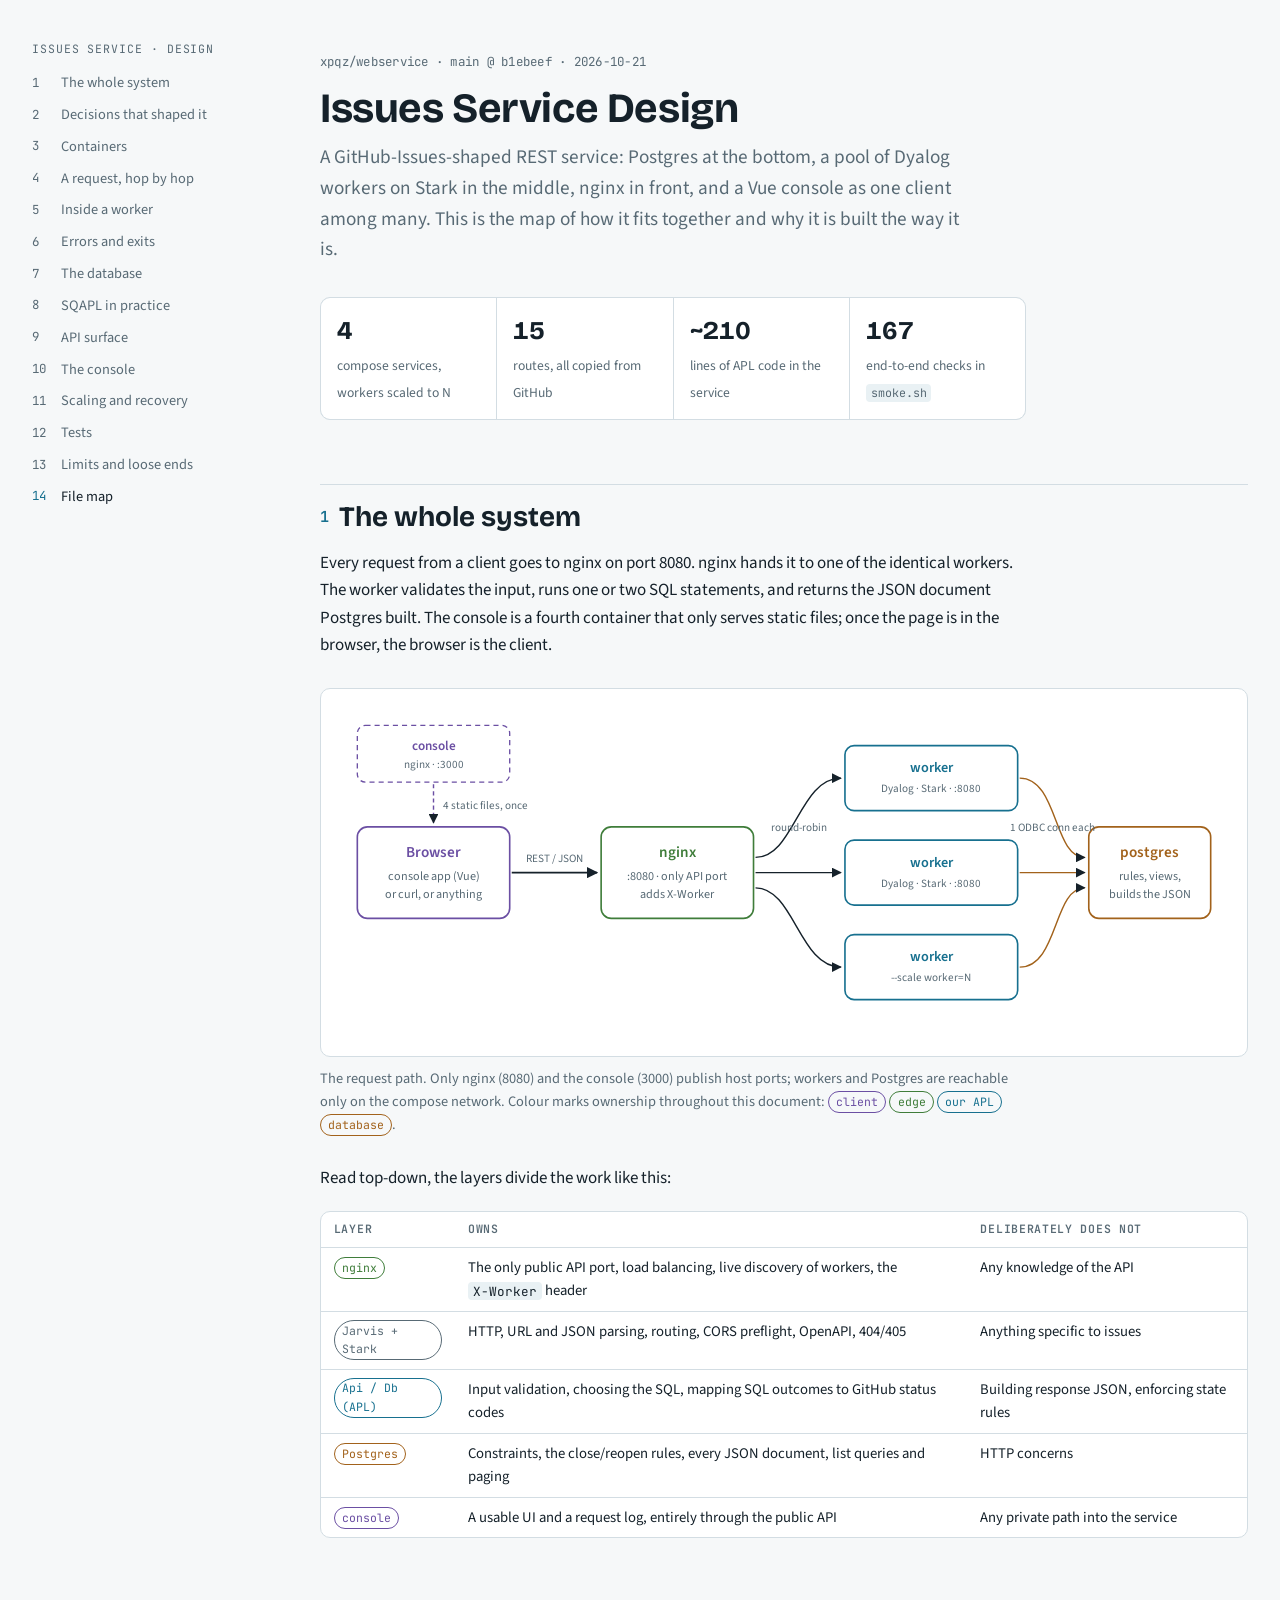
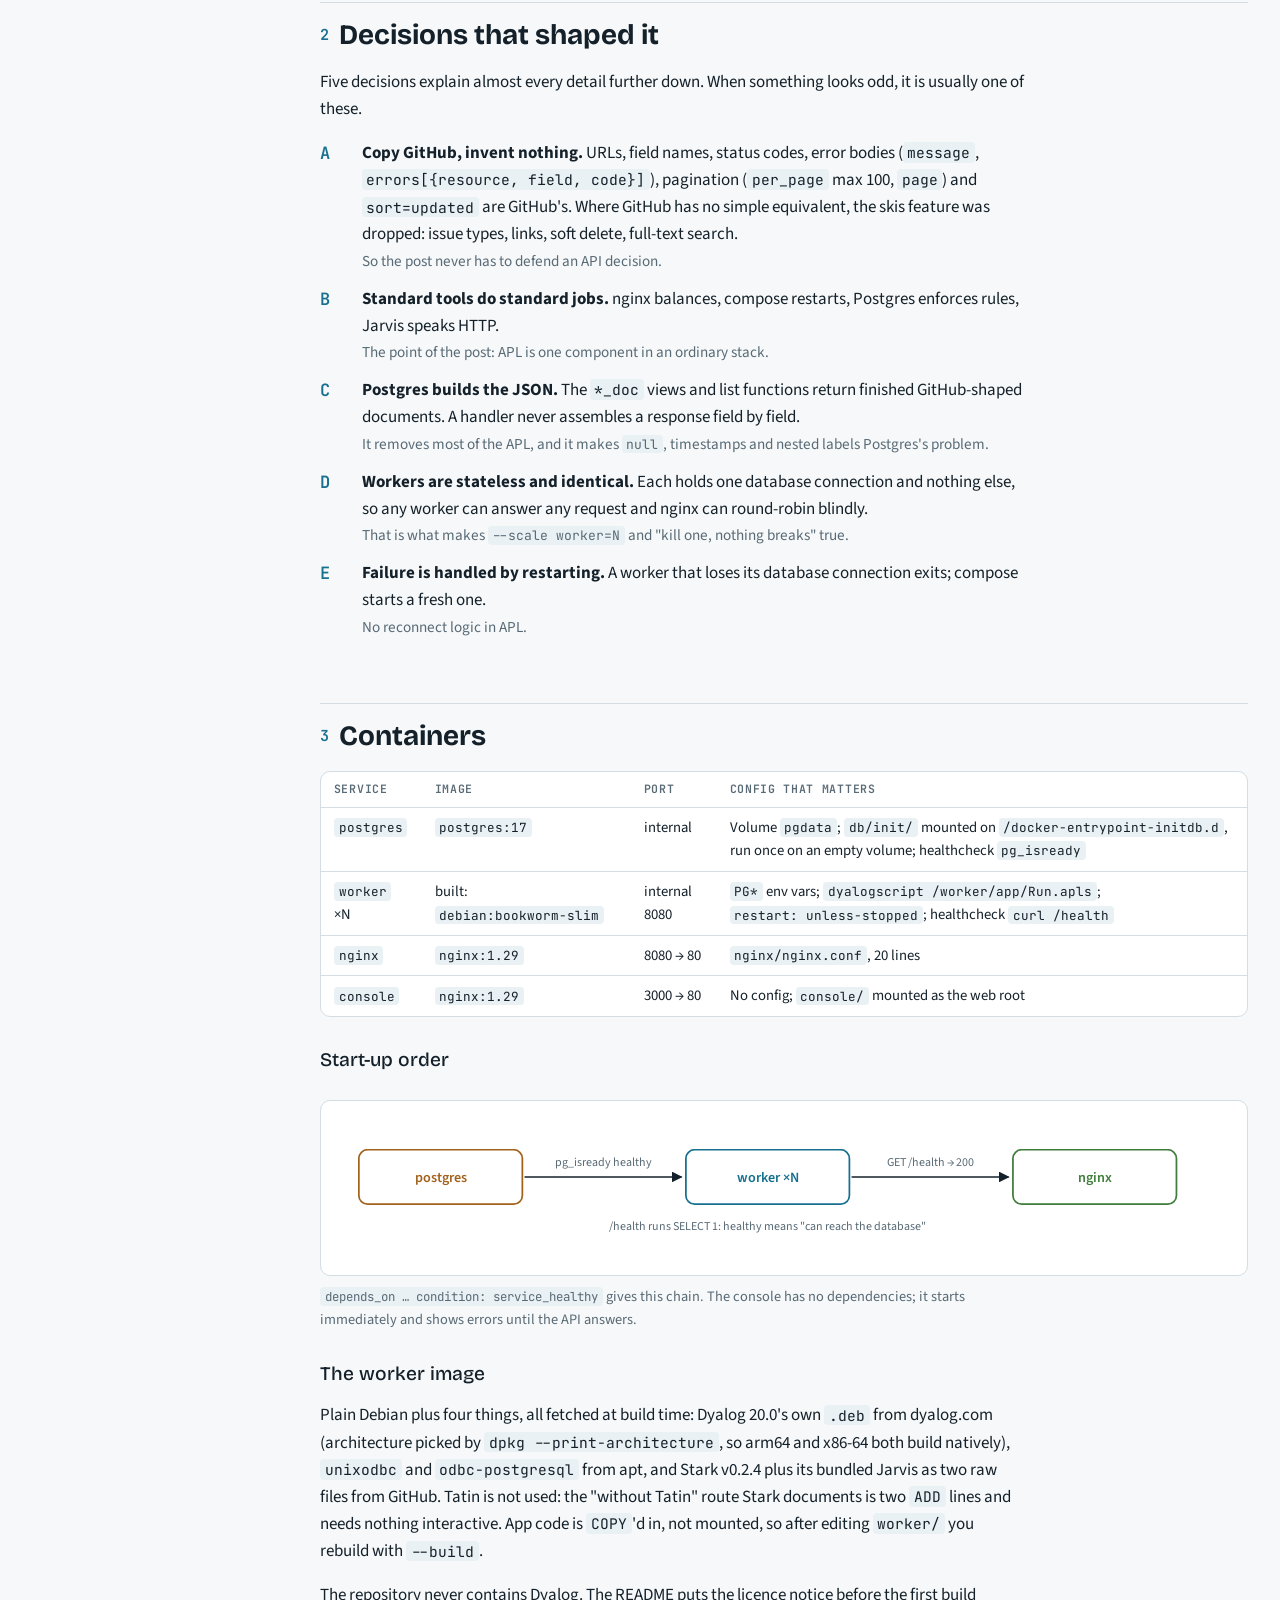
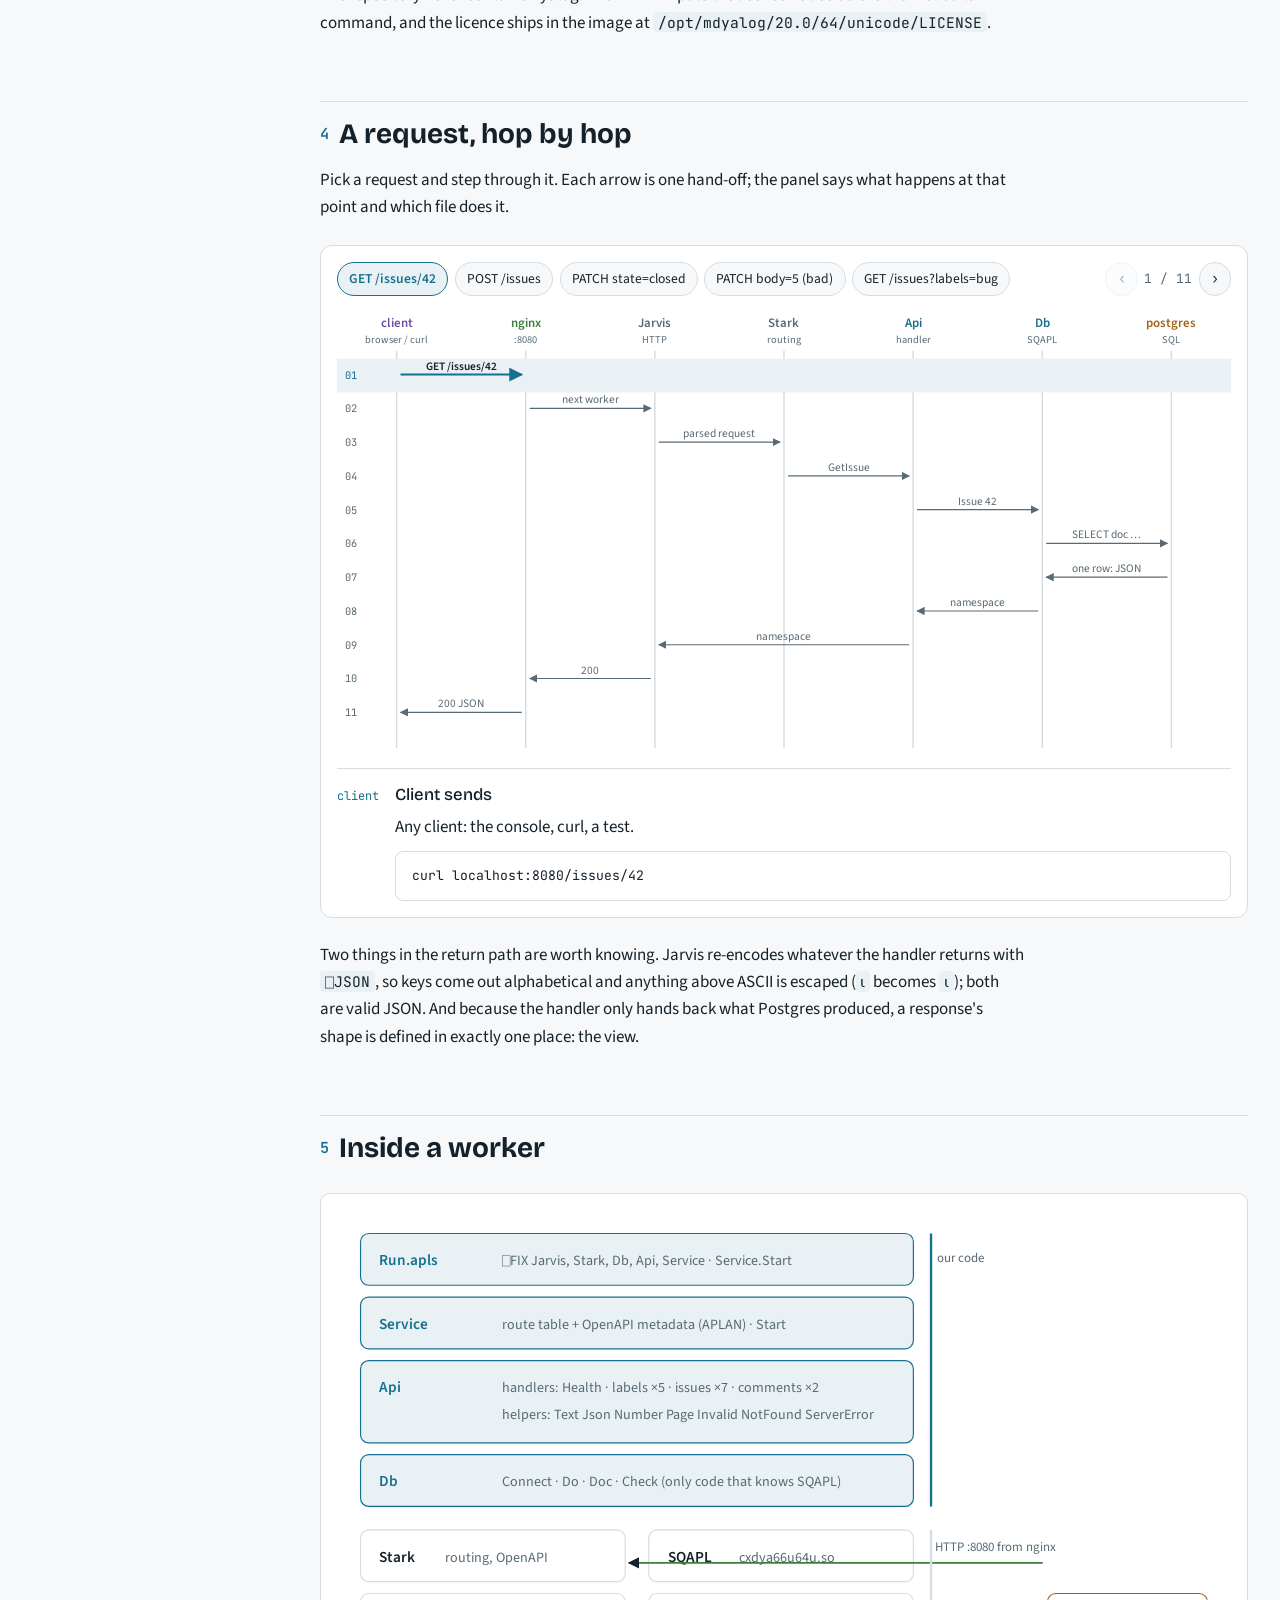
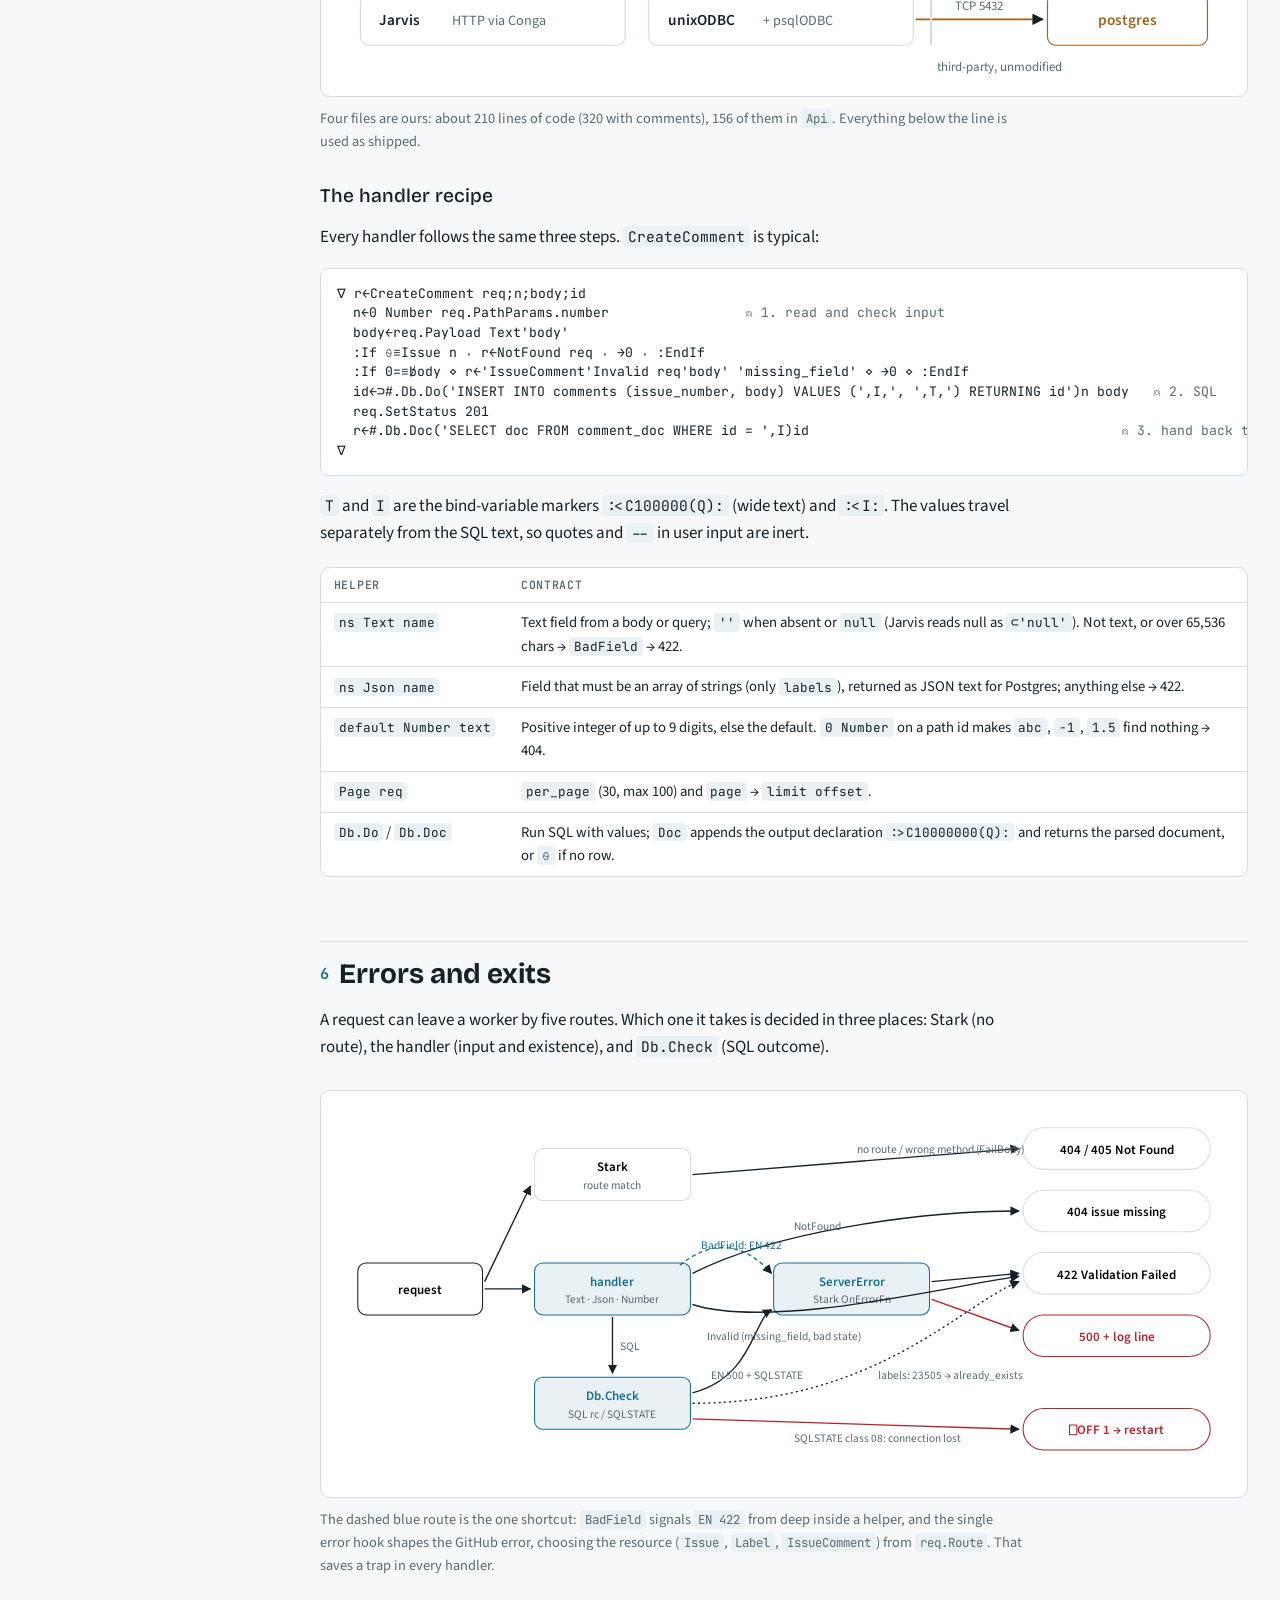
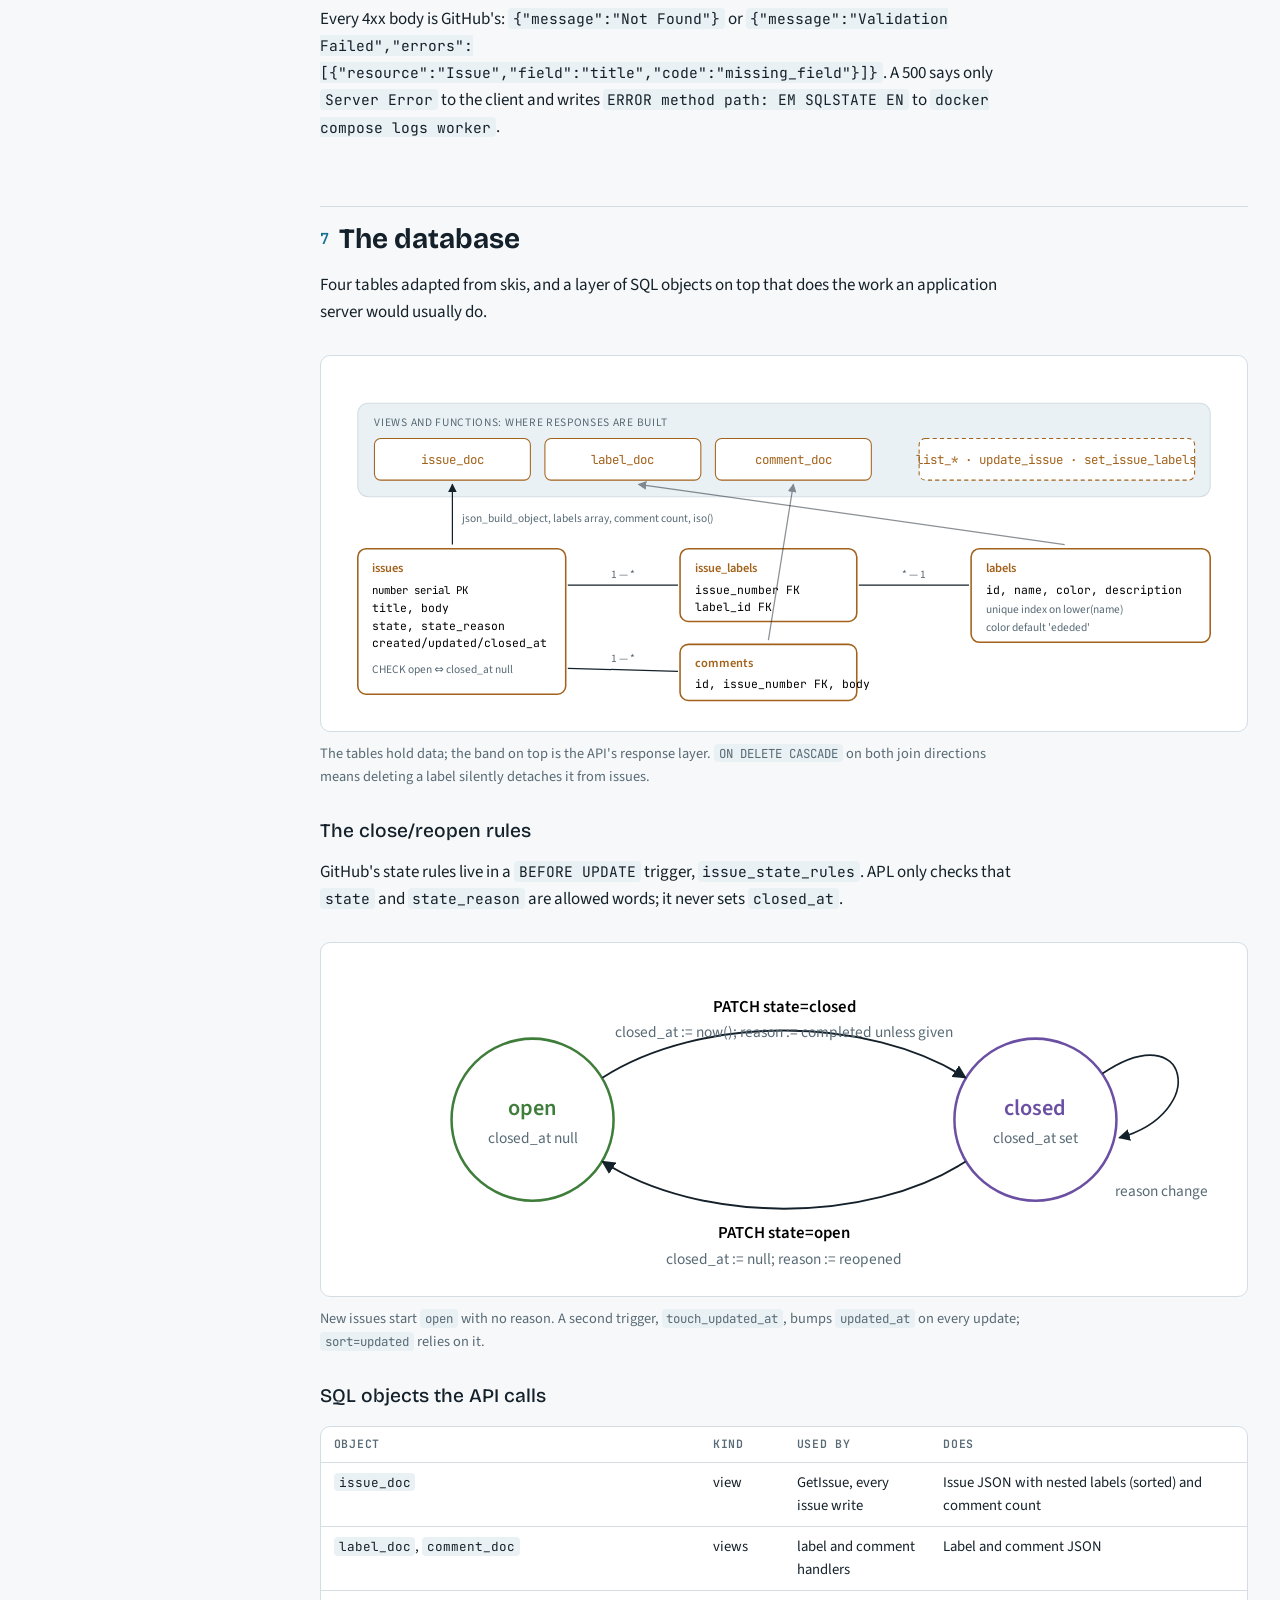
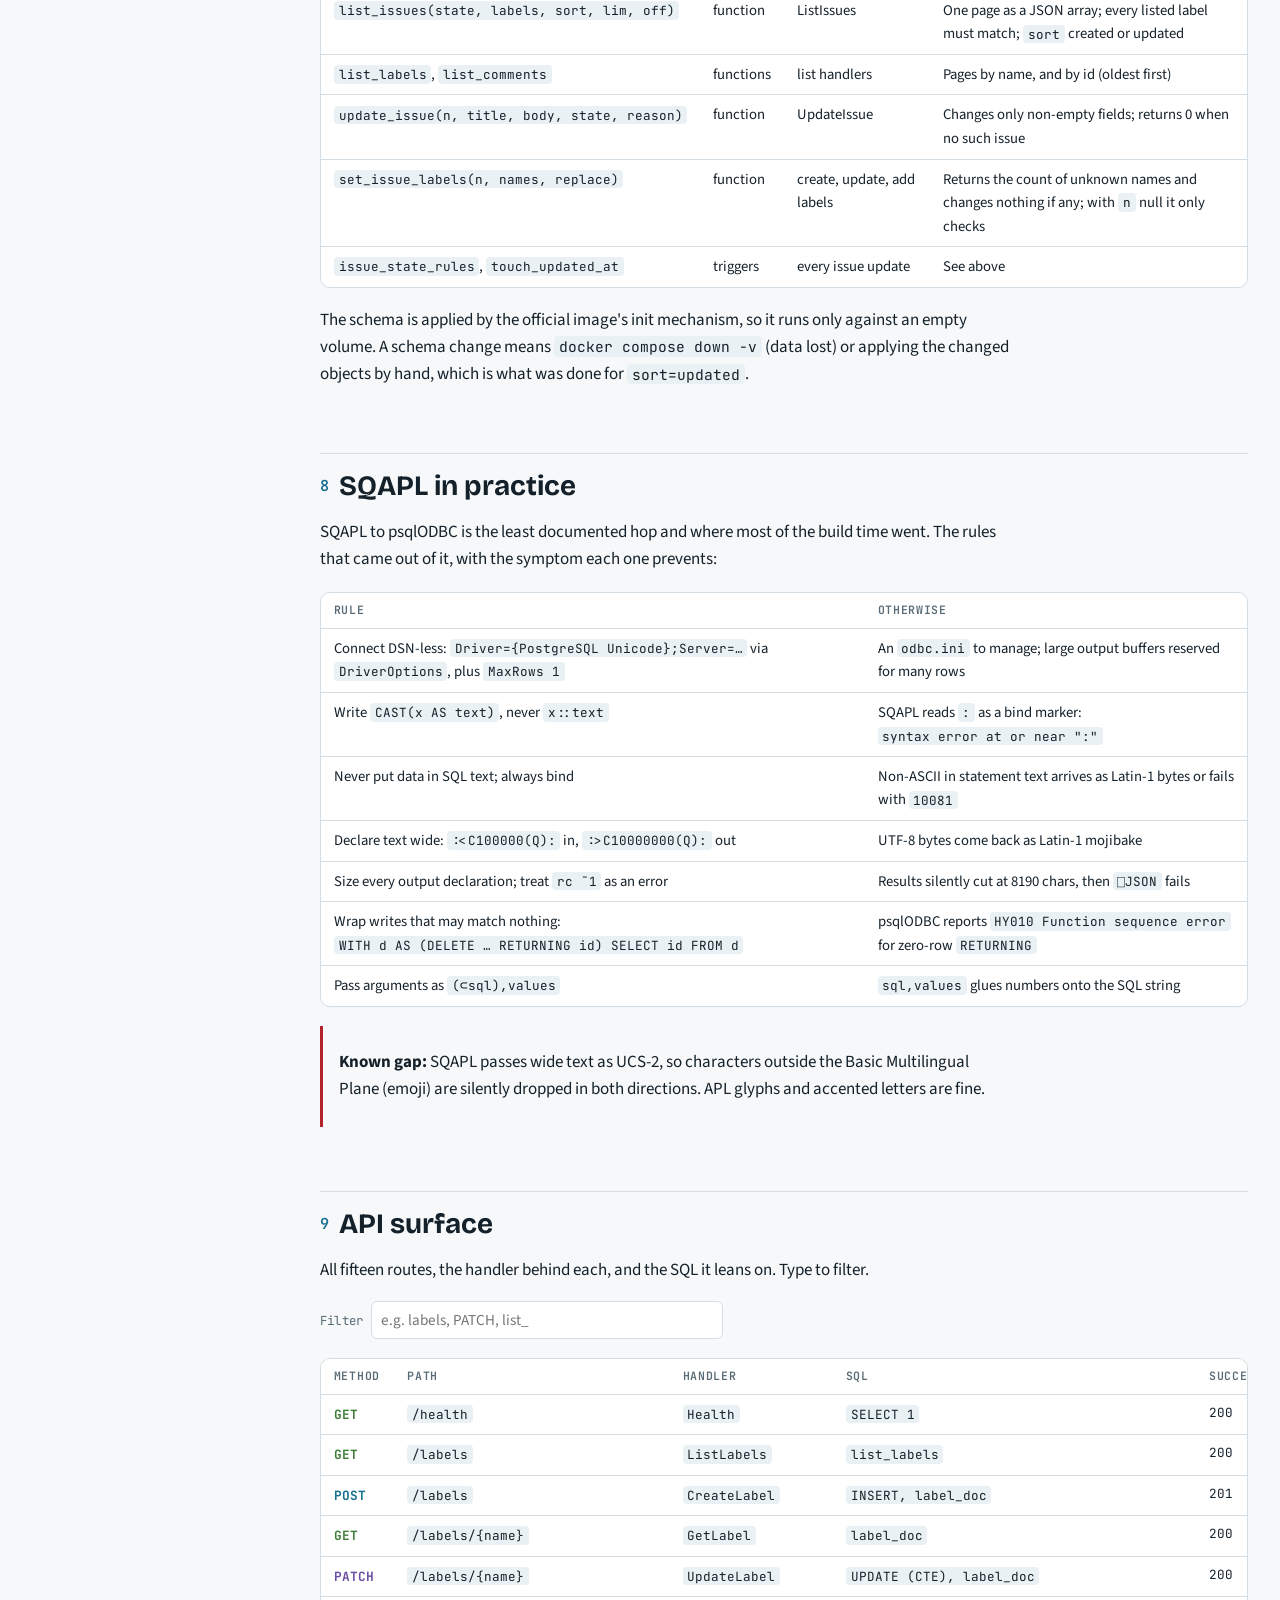
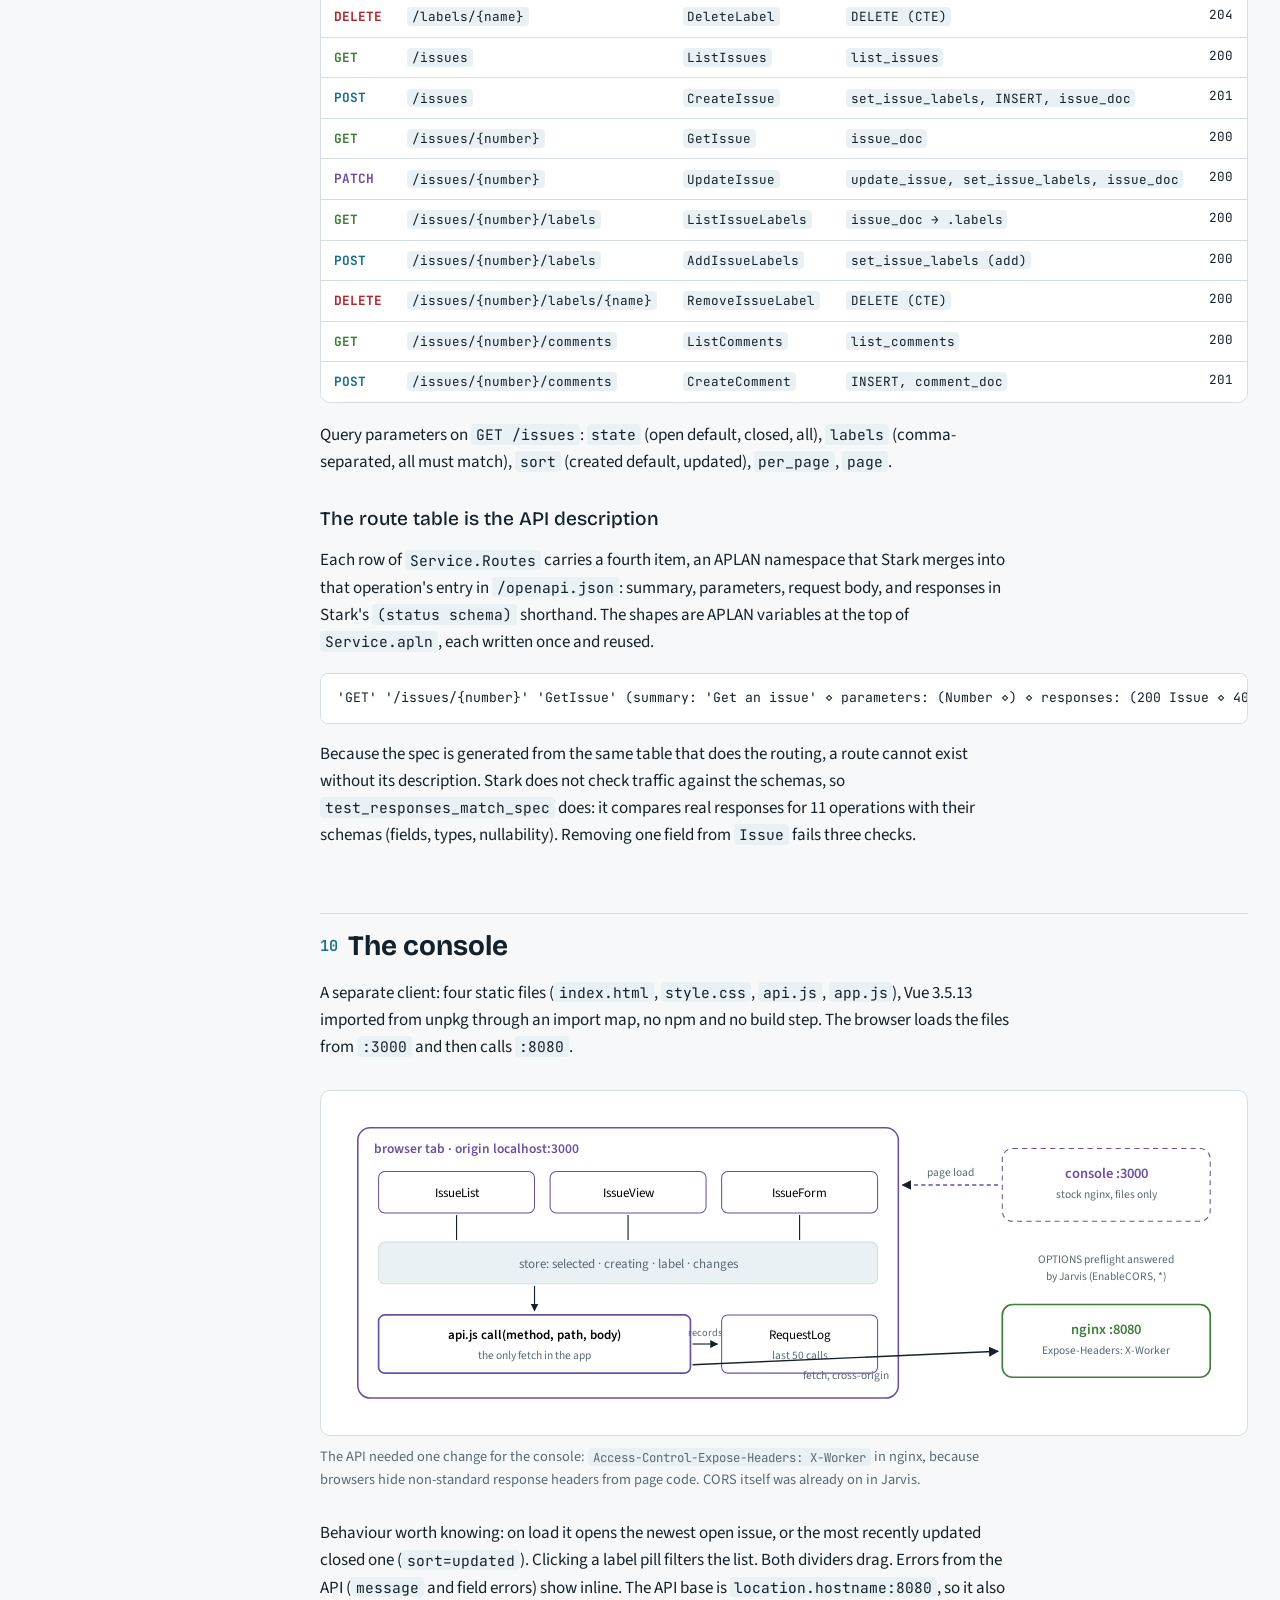
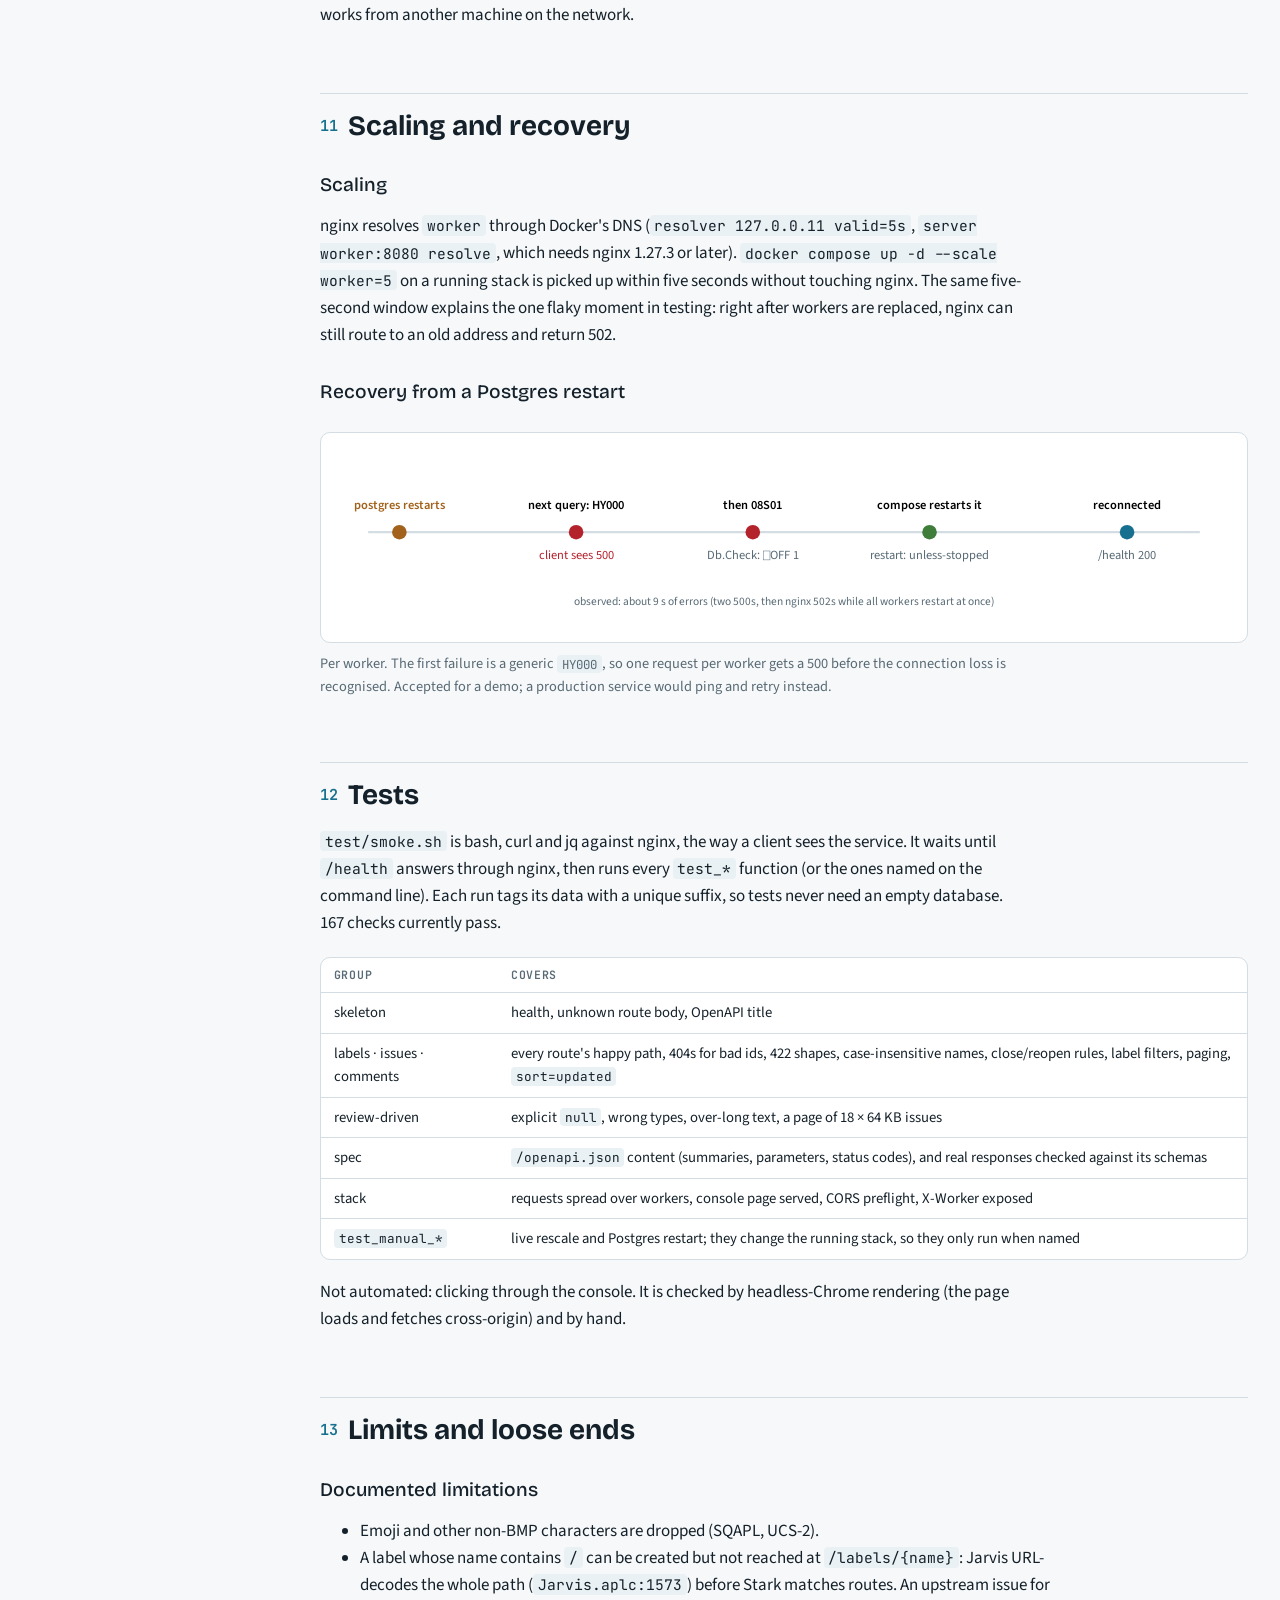
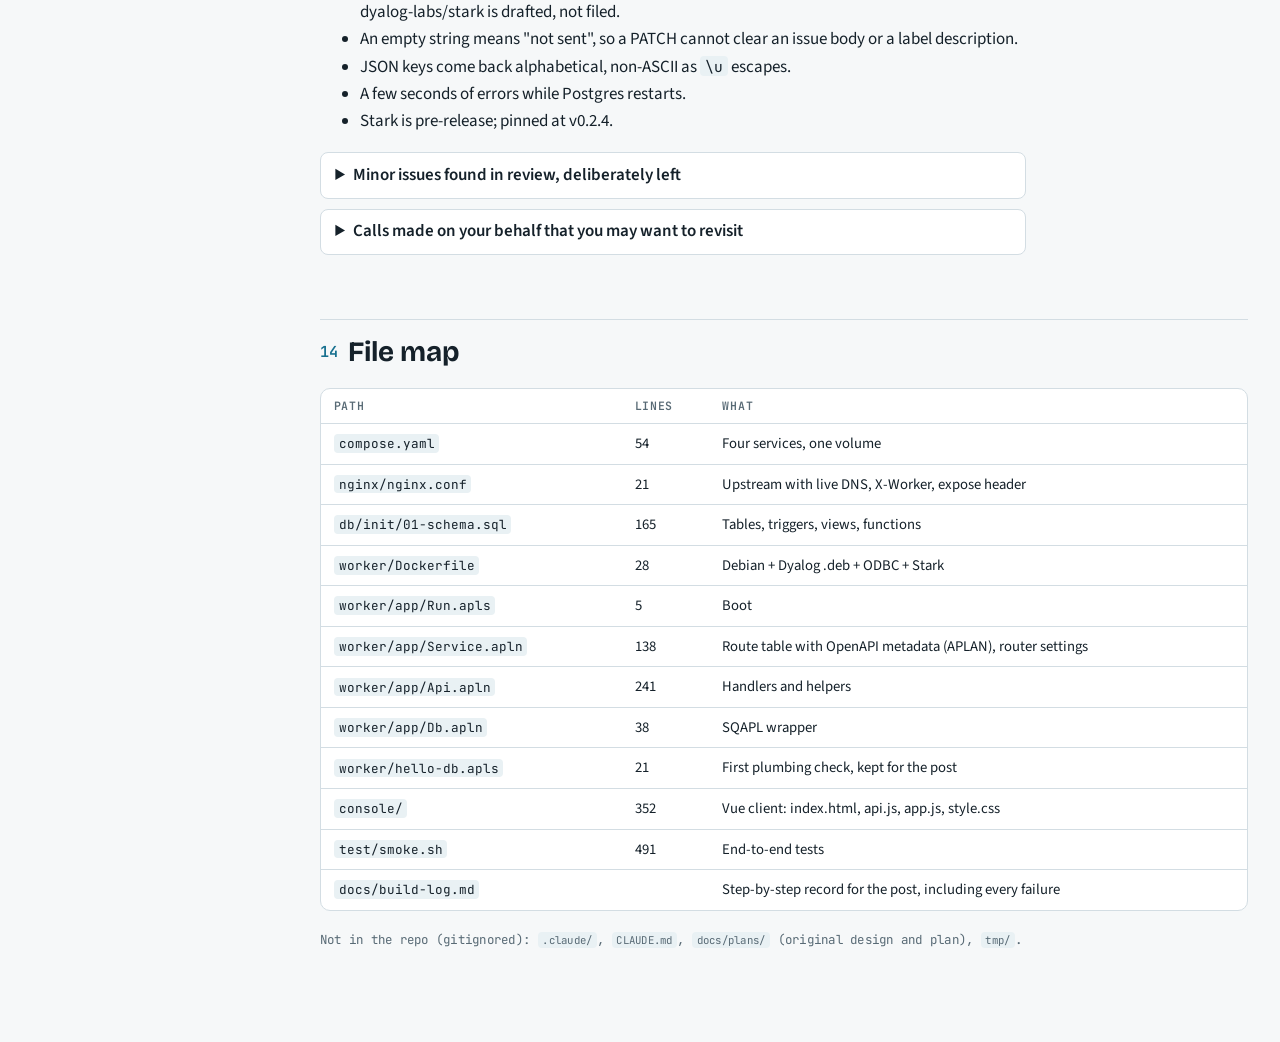
==== commit 6f5c6dce: "Design document: OpenAPI metadata in the route table" ====
--- a/docs/design.html
+++ b/docs/design.html
@@ -146,7 +146,7 @@
 </nav>
 
 <main>
-<p class="meta">xpqz/webservice · main @ 83938be · 2026-10-21</p>
+<p class="meta">xpqz/webservice · main @ b1ebeef · 2026-10-21</p>
 <h1>Issues Service Design</h1>
 <p class="lede">A GitHub-Issues-shaped REST service: Postgres at the bottom, a pool of Dyalog workers on Stark in the middle, nginx in front, and a Vue console as one client among many. This is the map of how it fits together and why it is built the way it is.</p>
 
@@ -154,7 +154,7 @@
   <div role="listitem"><b>4</b><span>compose services, workers scaled to N</span></div>
   <div role="listitem"><b>15</b><span>routes, all copied from GitHub</span></div>
   <div role="listitem"><b>~210</b><span>lines of APL code in the service</span></div>
-  <div role="listitem"><b>150</b><span>end-to-end checks in <code>smoke.sh</code></span></div>
+  <div role="listitem"><b>167</b><span>end-to-end checks in <code>smoke.sh</code></span></div>
 </div>
 
 <!-- 1 -->
@@ -326,7 +326,7 @@
       <rect x="20" y="20" width="470" height="44" rx="7" fill="var(--soft)" stroke="var(--accent)"/>
       <text x="36" y="47" fill="var(--accent)" font-weight="600">Run.apls</text><text x="140" y="47" fill="var(--muted)" font-size="12">⎕FIX Jarvis, Stark, Db, Api, Service · Service.Start</text>
       <rect x="20" y="74" width="470" height="44" rx="7" fill="var(--soft)" stroke="var(--accent)"/>
-      <text x="36" y="101" fill="var(--accent)" font-weight="600">Service</text><text x="140" y="101" fill="var(--muted)" font-size="12">route table (15 rows) · router settings · Start</text>
+      <text x="36" y="101" fill="var(--accent)" font-weight="600">Service</text><text x="140" y="101" fill="var(--muted)" font-size="12">route table + OpenAPI metadata (APLAN) · Start</text>
       <rect x="20" y="128" width="470" height="70" rx="7" fill="var(--soft)" stroke="var(--accent)"/>
       <text x="36" y="155" fill="var(--accent)" font-weight="600">Api</text><text x="140" y="155" fill="var(--muted)" font-size="12">handlers: Health · labels ×5 · issues ×7 · comments ×2</text>
       <text x="140" y="178" fill="var(--muted)" font-size="12">helpers: Text Json Number Page Invalid NotFound ServerError</text>
@@ -567,7 +567,11 @@
   <thead><tr><th>Method</th><th>Path</th><th>Handler</th><th>SQL</th><th>Success</th></tr></thead>
   <tbody></tbody>
 </table></div>
-<p class="col">Query parameters on <code>GET /issues</code>: <code>state</code> (open default, closed, all), <code>labels</code> (comma-separated, all must match), <code>sort</code> (created default, updated), <code>per_page</code>, <code>page</code>. Stark also serves <code>/openapi.json</code>, generated from the route table.</p>
+<p class="col">Query parameters on <code>GET /issues</code>: <code>state</code> (open default, closed, all), <code>labels</code> (comma-separated, all must match), <code>sort</code> (created default, updated), <code>per_page</code>, <code>page</code>.</p>
+<h3>The route table is the API description</h3>
+<p class="col">Each row of <code>Service.Routes</code> carries a fourth item, an APLAN namespace that Stark merges into that operation's entry in <code>/openapi.json</code>: summary, parameters, request body, and responses in Stark's <code>(status schema)</code> shorthand. The shapes are APLAN variables at the top of <code>Service.apln</code>, each written once and reused.</p>
+<pre>'GET' '/issues/{number}' 'GetIssue' (summary: 'Get an issue' ⋄ parameters: (Number ⋄) ⋄ responses: (200 Issue ⋄ 404 Error))</pre>
+<p class="col">Because the spec is generated from the same table that does the routing, a route cannot exist without its description. Stark does not check traffic against the schemas, so <code>test_responses_match_spec</code> does: it compares real responses for 11 operations with their schemas (fields, types, nullability). Removing one field from <code>Issue</code> fails three checks.</p>
 </section>
 
 <!-- 10 -->
@@ -642,13 +646,14 @@
 <!-- 12 -->
 <section id="tests">
 <h2><span class="n">12</span>Tests</h2>
-<p class="col"><code>test/smoke.sh</code> is bash, curl and jq against nginx, the way a client sees the service. It waits until <code>/health</code> answers through nginx, then runs every <code>test_*</code> function (or the ones named on the command line). Each run tags its data with a unique suffix, so tests never need an empty database. 150 checks currently pass.</p>
+<p class="col"><code>test/smoke.sh</code> is bash, curl and jq against nginx, the way a client sees the service. It waits until <code>/health</code> answers through nginx, then runs every <code>test_*</code> function (or the ones named on the command line). Each run tags its data with a unique suffix, so tests never need an empty database. 167 checks currently pass.</p>
 <div class="tbl"><table>
   <thead><tr><th>Group</th><th>Covers</th></tr></thead>
   <tbody>
     <tr><td>skeleton</td><td>health, unknown route body, OpenAPI title</td></tr>
     <tr><td>labels · issues · comments</td><td>every route's happy path, 404s for bad ids, 422 shapes, case-insensitive names, close/reopen rules, label filters, paging, <code>sort=updated</code></td></tr>
     <tr><td>review-driven</td><td>explicit <code>null</code>, wrong types, over-long text, a page of 18 × 64 KB issues</td></tr>
+    <tr><td>spec</td><td><code>/openapi.json</code> content (summaries, parameters, status codes), and real responses checked against its schemas</td></tr>
     <tr><td>stack</td><td>requests spread over workers, console page served, CORS preflight, X-Worker exposed</td></tr>
     <tr><td><code>test_manual_*</code></td><td>live rescale and Postgres restart; they change the running stack, so they only run when named</td></tr>
   </tbody>
@@ -704,12 +709,12 @@
     <tr><td><code>db/init/01-schema.sql</code></td><td>165</td><td>Tables, triggers, views, functions</td></tr>
     <tr><td><code>worker/Dockerfile</code></td><td>28</td><td>Debian + Dyalog .deb + ODBC + Stark</td></tr>
     <tr><td><code>worker/app/Run.apls</code></td><td>5</td><td>Boot</td></tr>
-    <tr><td><code>worker/app/Service.apln</code></td><td>36</td><td>Route table, router settings</td></tr>
+    <tr><td><code>worker/app/Service.apln</code></td><td>138</td><td>Route table with OpenAPI metadata (APLAN), router settings</td></tr>
     <tr><td><code>worker/app/Api.apln</code></td><td>241</td><td>Handlers and helpers</td></tr>
     <tr><td><code>worker/app/Db.apln</code></td><td>38</td><td>SQAPL wrapper</td></tr>
     <tr><td><code>worker/hello-db.apls</code></td><td>21</td><td>First plumbing check, kept for the post</td></tr>
     <tr><td><code>console/</code></td><td>352</td><td>Vue client: index.html, api.js, app.js, style.css</td></tr>
-    <tr><td><code>test/smoke.sh</code></td><td>433</td><td>End-to-end tests</td></tr>
+    <tr><td><code>test/smoke.sh</code></td><td>491</td><td>End-to-end tests</td></tr>
     <tr><td><code>docs/build-log.md</code></td><td></td><td>Step-by-step record for the post, including every failure</td></tr>
   </tbody>
 </table></div>
